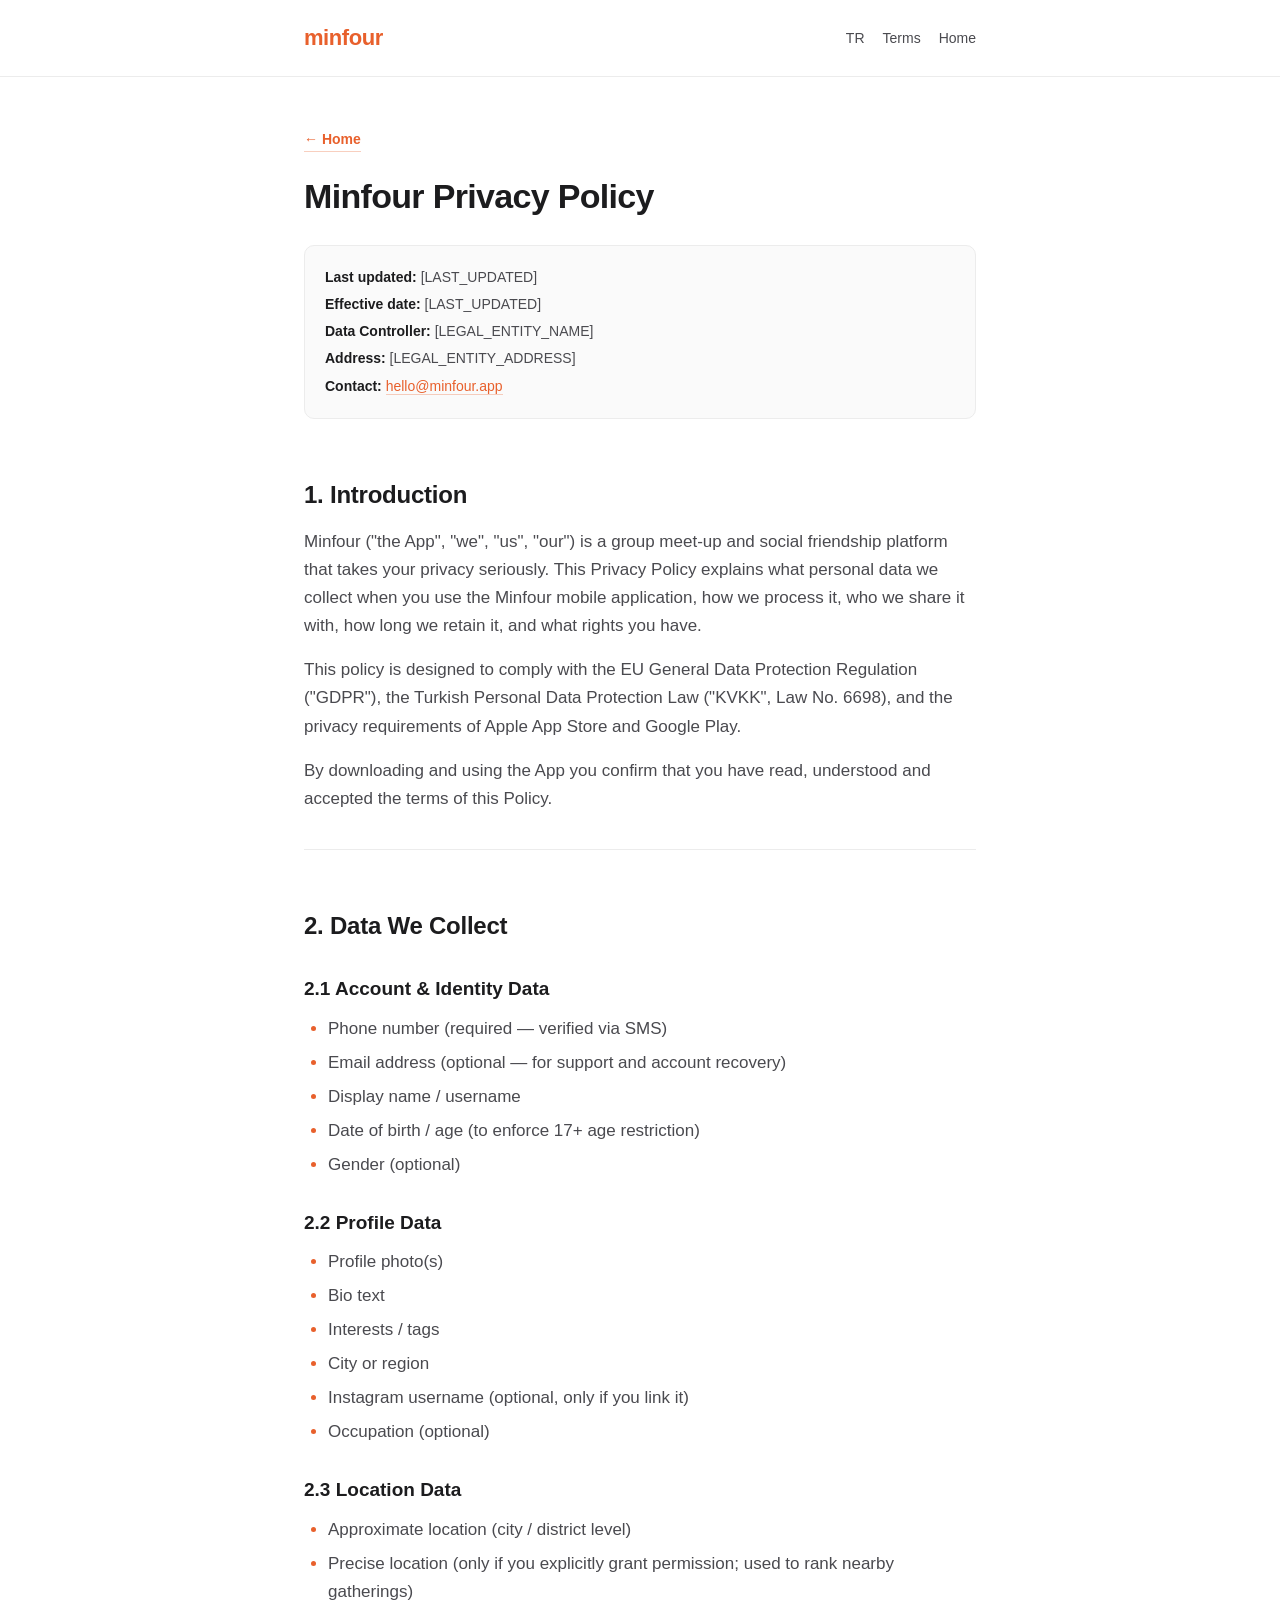
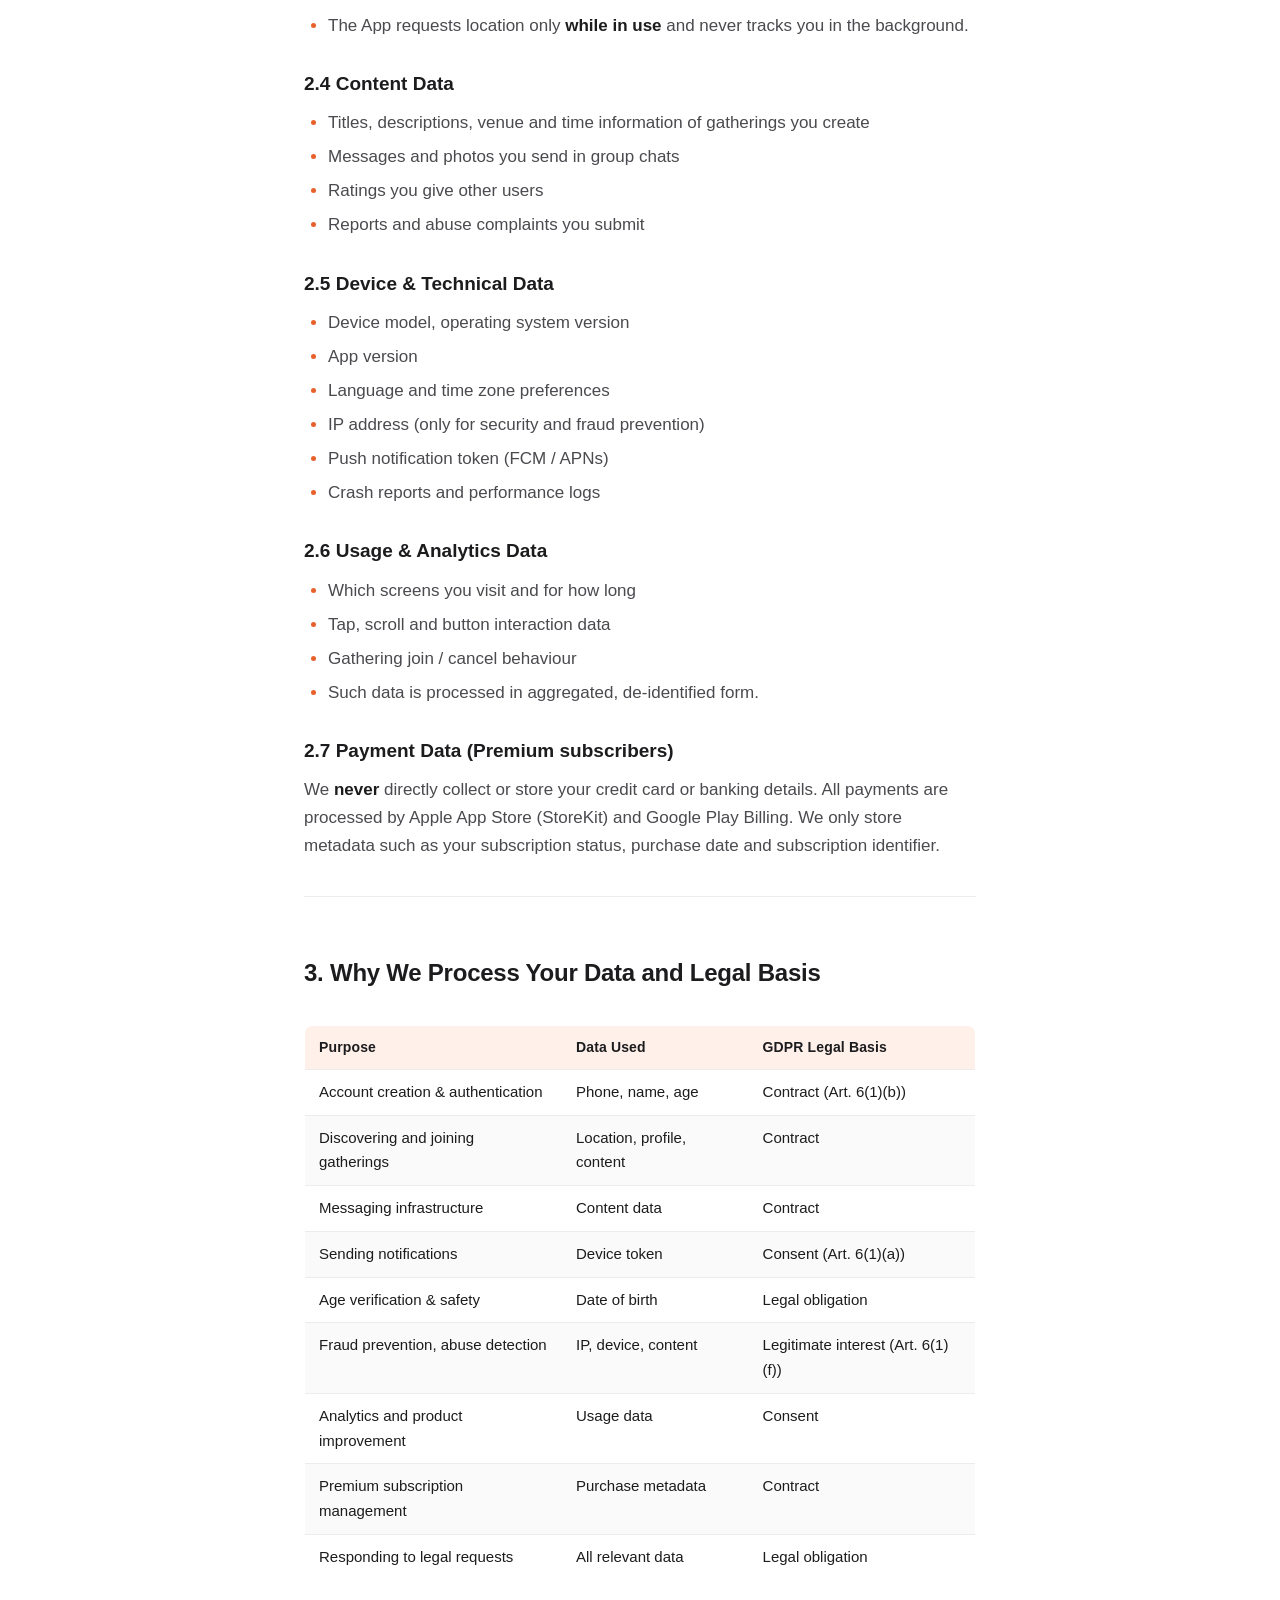
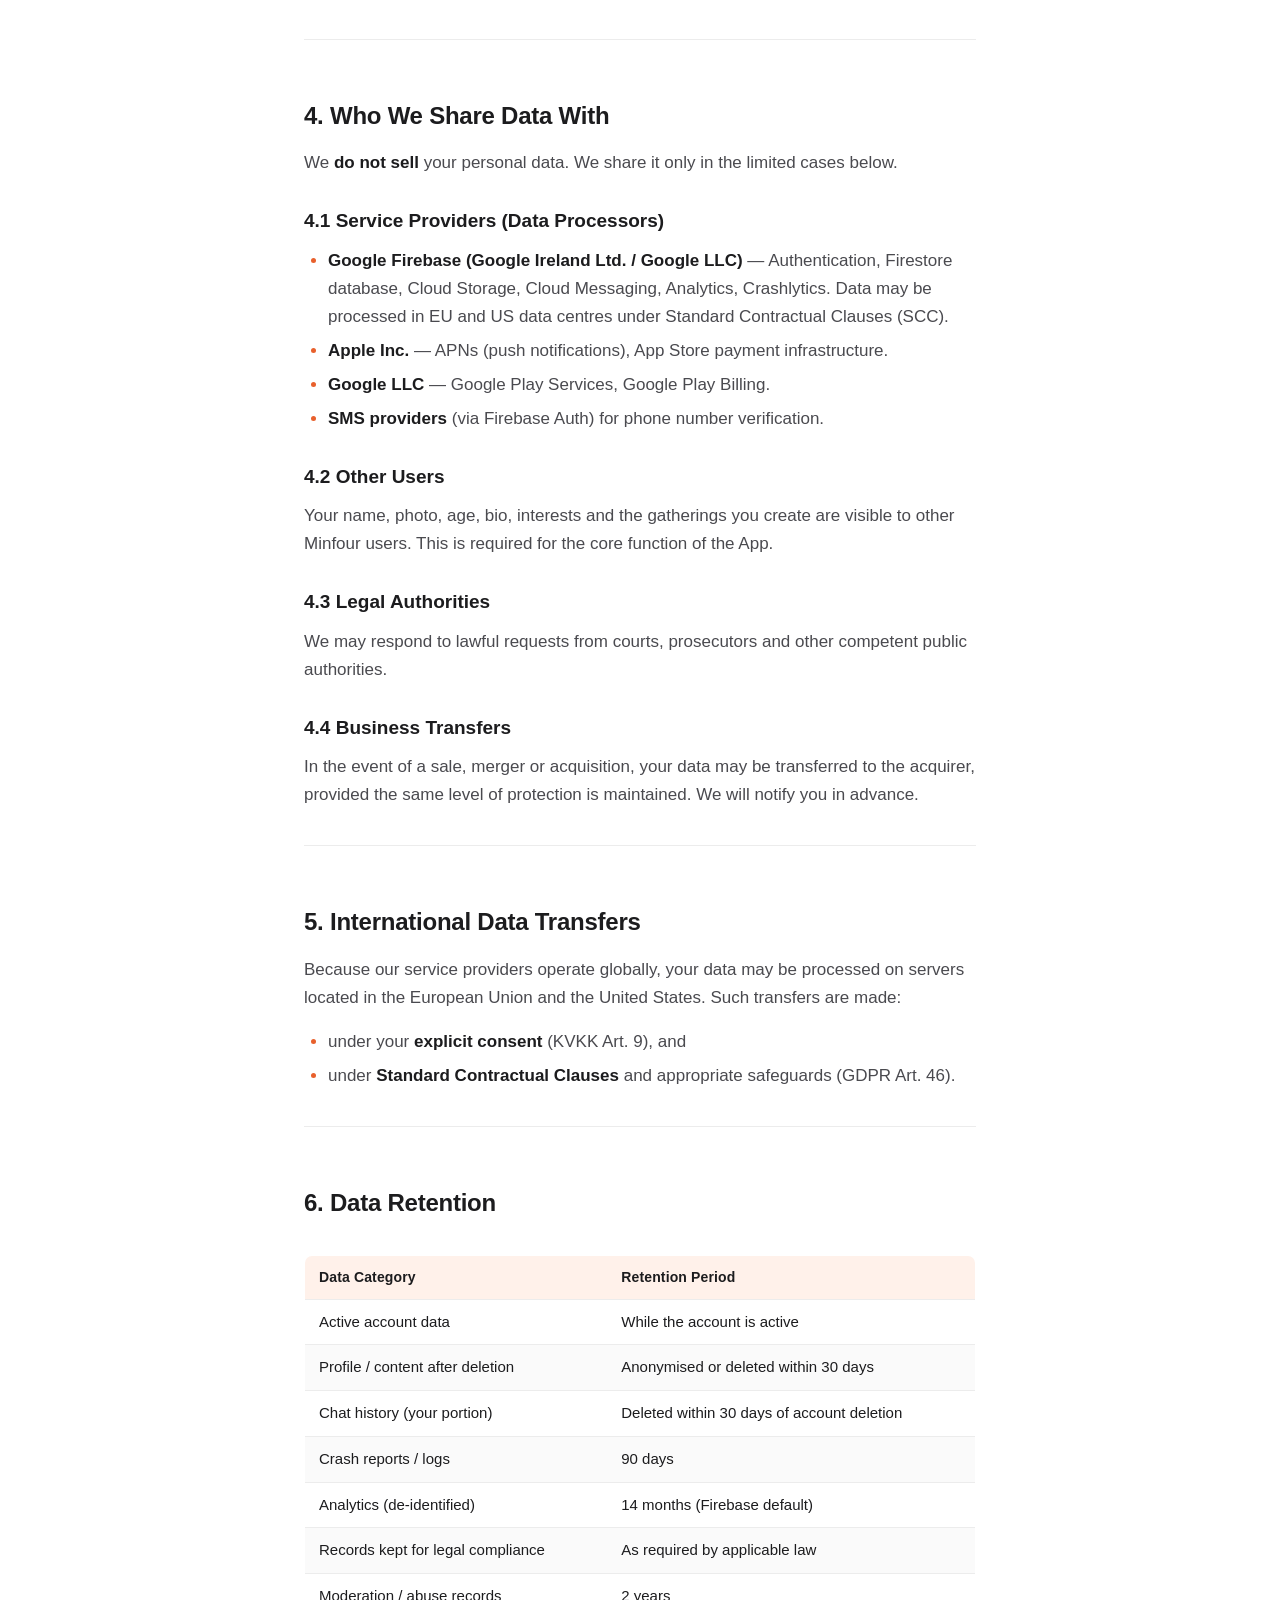
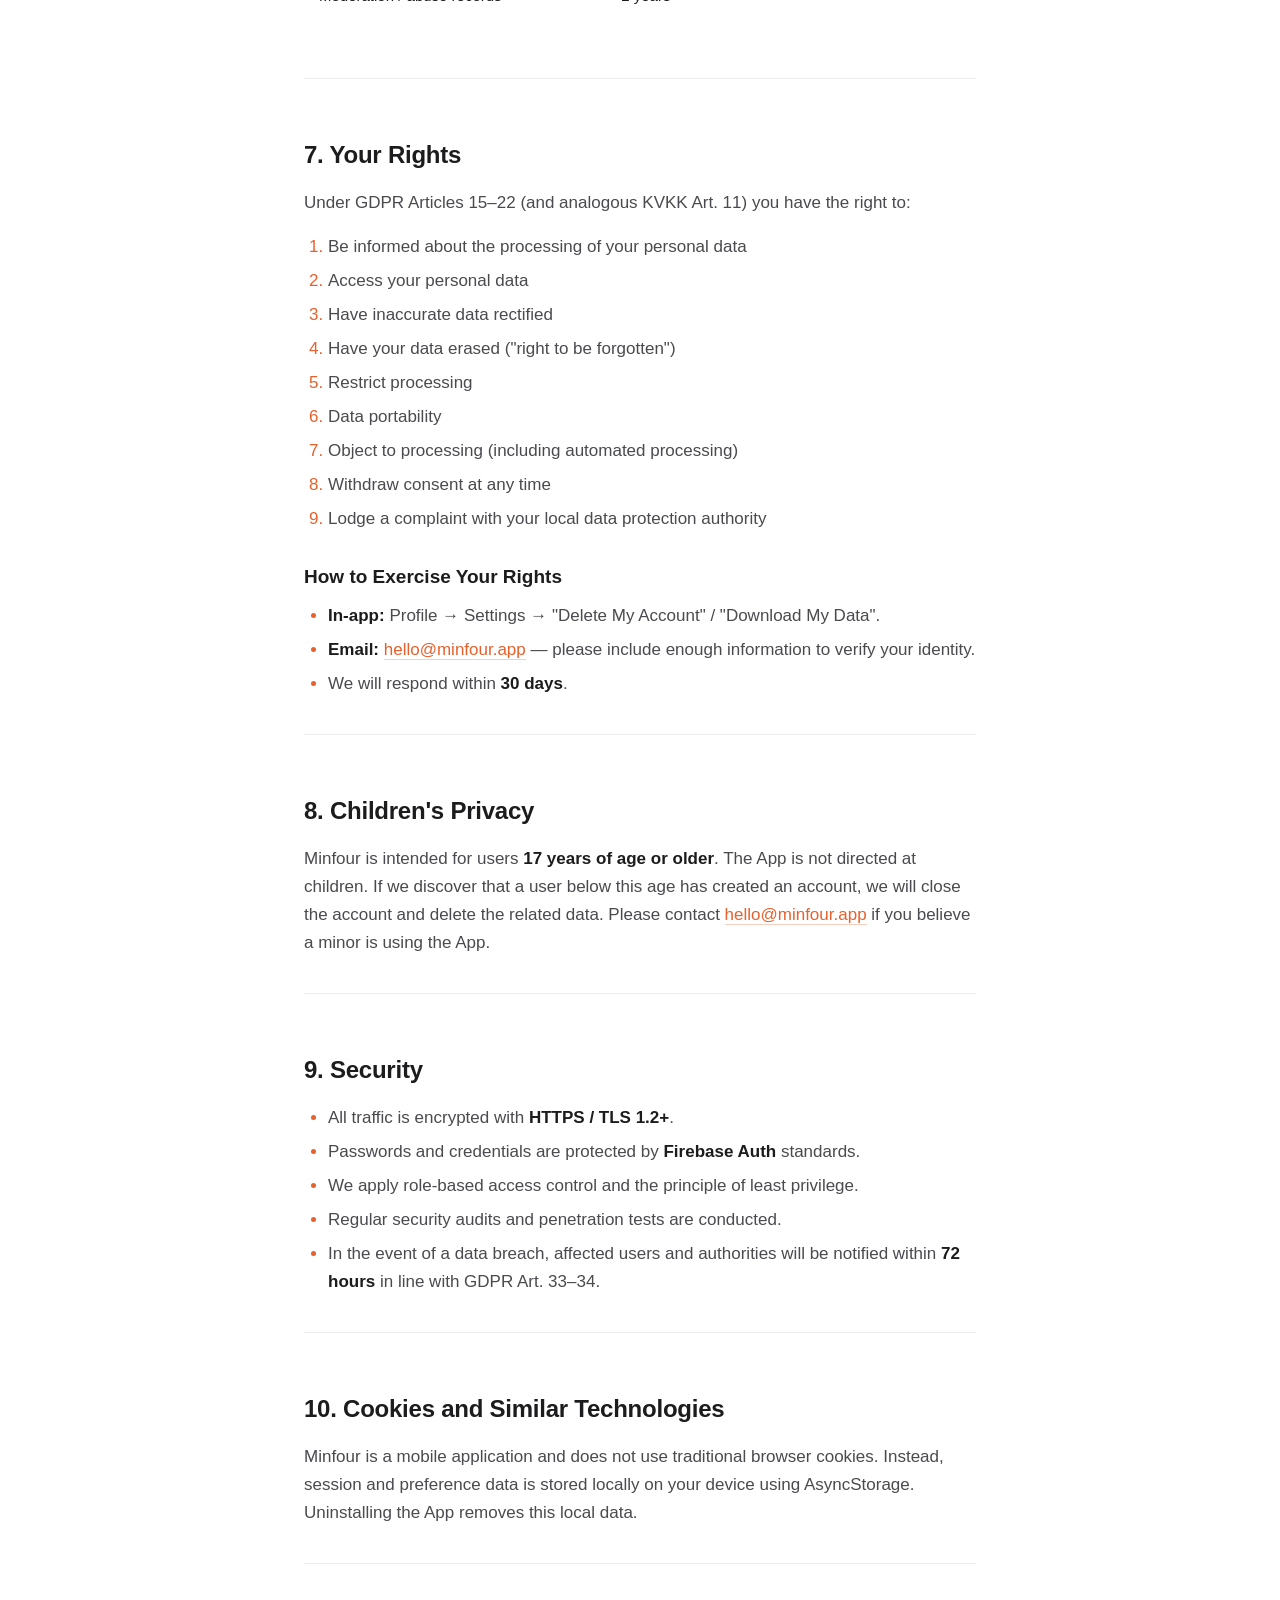
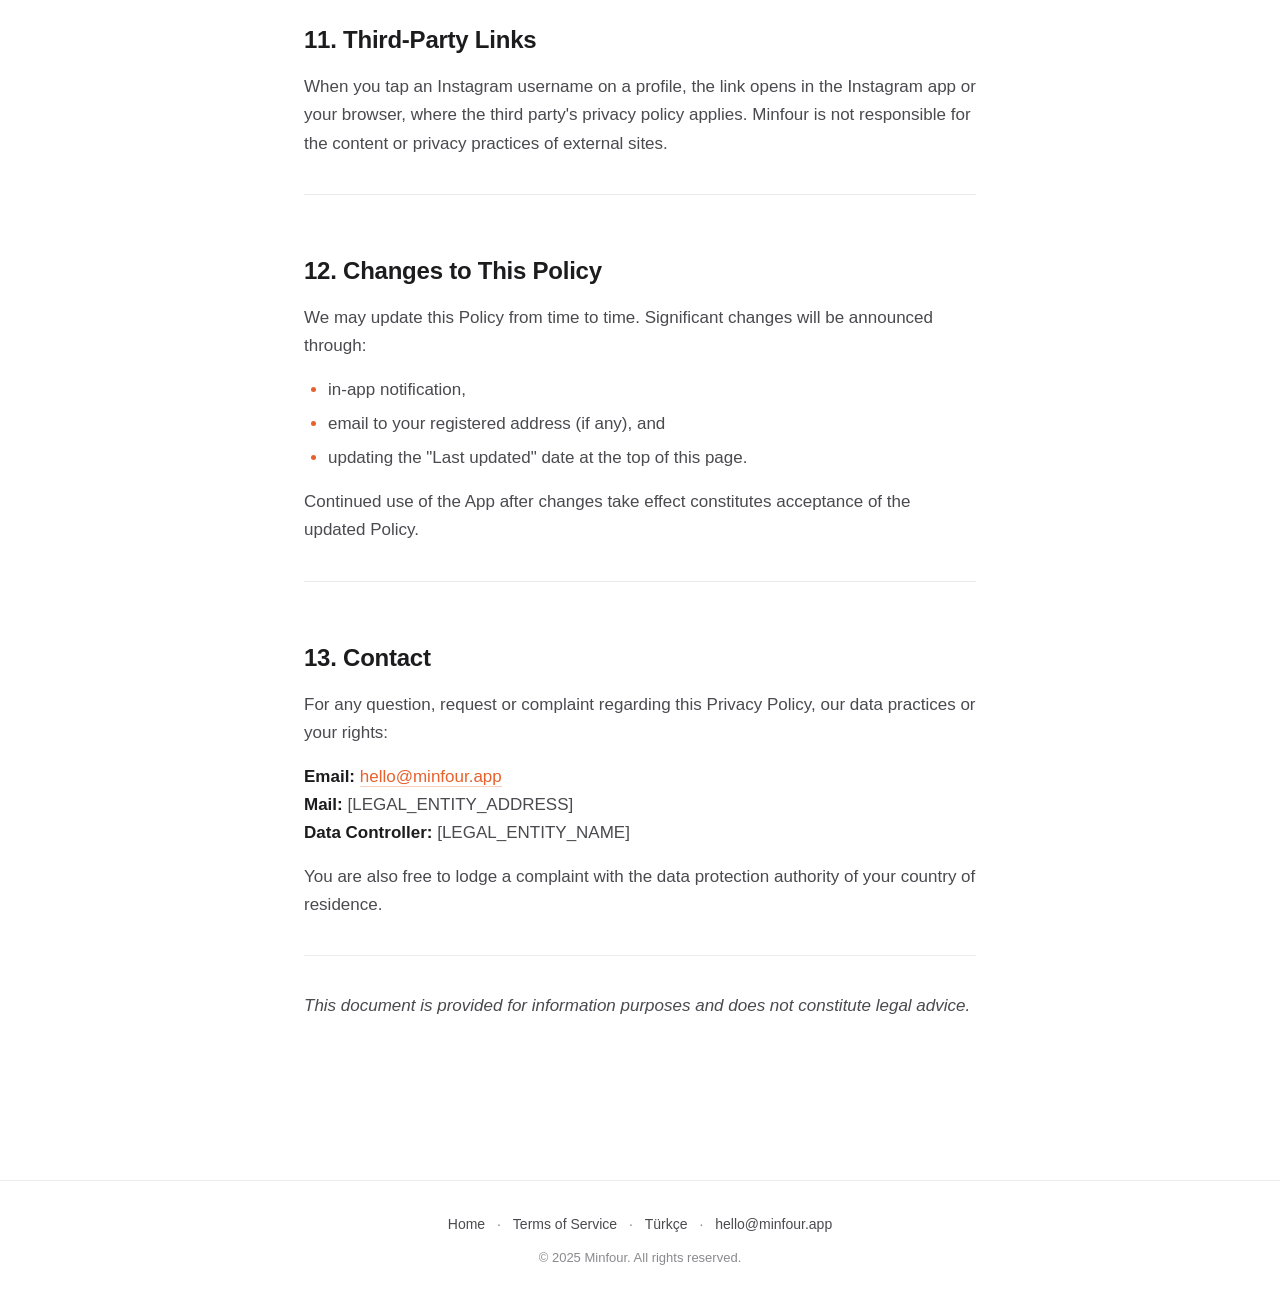
==== privacy-en.html @ 1a156038 "Minfour Privacy Policy ve Terms ilk yayın" ====
<!DOCTYPE html>
<html lang="en">
<head>
  <meta charset="UTF-8" />
  <meta name="viewport" content="width=device-width, initial-scale=1.0" />
  <meta name="description" content="Minfour Privacy Policy — GDPR & KVKK compliant." />
  <meta name="theme-color" content="#E8602C" />
  <title>Privacy Policy — Minfour</title>
  <link rel="stylesheet" href="style.css" />
</head>
<body>

  <header class="site-header">
    <div class="site-header-inner">
      <a href="index.html" class="brand">minfour</a>
      <nav class="nav">
        <a href="privacy.html">TR</a>
        <a href="terms-en.html">Terms</a>
        <a href="index.html">Home</a>
      </nav>
    </div>
  </header>

  <main class="container doc">

    <a href="index.html" class="back-link">← Home</a>

    <h1>Minfour Privacy Policy</h1>

    <div class="doc-meta">
      <p><strong>Last updated:</strong> [LAST_UPDATED]</p>
      <p><strong>Effective date:</strong> [LAST_UPDATED]</p>
      <p><strong>Data Controller:</strong> [LEGAL_ENTITY_NAME]</p>
      <p><strong>Address:</strong> [LEGAL_ENTITY_ADDRESS]</p>
      <p><strong>Contact:</strong> <a href="mailto:hello@minfour.app">hello@minfour.app</a></p>
    </div>

    <h2>1. Introduction</h2>
    <p>Minfour ("the App", "we", "us", "our") is a group meet-up and social friendship platform that takes your privacy seriously. This Privacy Policy explains what personal data we collect when you use the Minfour mobile application, how we process it, who we share it with, how long we retain it, and what rights you have.</p>
    <p>This policy is designed to comply with the EU General Data Protection Regulation ("GDPR"), the Turkish Personal Data Protection Law ("KVKK", Law No. 6698), and the privacy requirements of Apple App Store and Google Play.</p>
    <p>By downloading and using the App you confirm that you have read, understood and accepted the terms of this Policy.</p>

    <hr />

    <h2>2. Data We Collect</h2>

    <h3>2.1 Account &amp; Identity Data</h3>
    <ul>
      <li>Phone number (required — verified via SMS)</li>
      <li>Email address (optional — for support and account recovery)</li>
      <li>Display name / username</li>
      <li>Date of birth / age (to enforce 17+ age restriction)</li>
      <li>Gender (optional)</li>
    </ul>

    <h3>2.2 Profile Data</h3>
    <ul>
      <li>Profile photo(s)</li>
      <li>Bio text</li>
      <li>Interests / tags</li>
      <li>City or region</li>
      <li>Instagram username (optional, only if you link it)</li>
      <li>Occupation (optional)</li>
    </ul>

    <h3>2.3 Location Data</h3>
    <ul>
      <li>Approximate location (city / district level)</li>
      <li>Precise location (only if you explicitly grant permission; used to rank nearby gatherings)</li>
      <li>The App requests location only <strong>while in use</strong> and never tracks you in the background.</li>
    </ul>

    <h3>2.4 Content Data</h3>
    <ul>
      <li>Titles, descriptions, venue and time information of gatherings you create</li>
      <li>Messages and photos you send in group chats</li>
      <li>Ratings you give other users</li>
      <li>Reports and abuse complaints you submit</li>
    </ul>

    <h3>2.5 Device &amp; Technical Data</h3>
    <ul>
      <li>Device model, operating system version</li>
      <li>App version</li>
      <li>Language and time zone preferences</li>
      <li>IP address (only for security and fraud prevention)</li>
      <li>Push notification token (FCM / APNs)</li>
      <li>Crash reports and performance logs</li>
    </ul>

    <h3>2.6 Usage &amp; Analytics Data</h3>
    <ul>
      <li>Which screens you visit and for how long</li>
      <li>Tap, scroll and button interaction data</li>
      <li>Gathering join / cancel behaviour</li>
      <li>Such data is processed in aggregated, de-identified form.</li>
    </ul>

    <h3>2.7 Payment Data (Premium subscribers)</h3>
    <p>We <strong>never</strong> directly collect or store your credit card or banking details. All payments are processed by Apple App Store (StoreKit) and Google Play Billing. We only store metadata such as your subscription status, purchase date and subscription identifier.</p>

    <hr />

    <h2>3. Why We Process Your Data and Legal Basis</h2>

    <div class="table-wrap">
      <table>
        <thead>
          <tr><th>Purpose</th><th>Data Used</th><th>GDPR Legal Basis</th></tr>
        </thead>
        <tbody>
          <tr><td>Account creation &amp; authentication</td><td>Phone, name, age</td><td>Contract (Art. 6(1)(b))</td></tr>
          <tr><td>Discovering and joining gatherings</td><td>Location, profile, content</td><td>Contract</td></tr>
          <tr><td>Messaging infrastructure</td><td>Content data</td><td>Contract</td></tr>
          <tr><td>Sending notifications</td><td>Device token</td><td>Consent (Art. 6(1)(a))</td></tr>
          <tr><td>Age verification &amp; safety</td><td>Date of birth</td><td>Legal obligation</td></tr>
          <tr><td>Fraud prevention, abuse detection</td><td>IP, device, content</td><td>Legitimate interest (Art. 6(1)(f))</td></tr>
          <tr><td>Analytics and product improvement</td><td>Usage data</td><td>Consent</td></tr>
          <tr><td>Premium subscription management</td><td>Purchase metadata</td><td>Contract</td></tr>
          <tr><td>Responding to legal requests</td><td>All relevant data</td><td>Legal obligation</td></tr>
        </tbody>
      </table>
    </div>

    <hr />

    <h2>4. Who We Share Data With</h2>
    <p>We <strong>do not sell</strong> your personal data. We share it only in the limited cases below.</p>

    <h3>4.1 Service Providers (Data Processors)</h3>
    <ul>
      <li><strong>Google Firebase (Google Ireland Ltd. / Google LLC)</strong> — Authentication, Firestore database, Cloud Storage, Cloud Messaging, Analytics, Crashlytics. Data may be processed in EU and US data centres under Standard Contractual Clauses (SCC).</li>
      <li><strong>Apple Inc.</strong> — APNs (push notifications), App Store payment infrastructure.</li>
      <li><strong>Google LLC</strong> — Google Play Services, Google Play Billing.</li>
      <li><strong>SMS providers</strong> (via Firebase Auth) for phone number verification.</li>
    </ul>

    <h3>4.2 Other Users</h3>
    <p>Your name, photo, age, bio, interests and the gatherings you create are visible to other Minfour users. This is required for the core function of the App.</p>

    <h3>4.3 Legal Authorities</h3>
    <p>We may respond to lawful requests from courts, prosecutors and other competent public authorities.</p>

    <h3>4.4 Business Transfers</h3>
    <p>In the event of a sale, merger or acquisition, your data may be transferred to the acquirer, provided the same level of protection is maintained. We will notify you in advance.</p>

    <hr />

    <h2>5. International Data Transfers</h2>
    <p>Because our service providers operate globally, your data may be processed on servers located in the European Union and the United States. Such transfers are made:</p>
    <ul>
      <li>under your <strong>explicit consent</strong> (KVKK Art. 9), and</li>
      <li>under <strong>Standard Contractual Clauses</strong> and appropriate safeguards (GDPR Art. 46).</li>
    </ul>

    <hr />

    <h2>6. Data Retention</h2>

    <div class="table-wrap">
      <table>
        <thead>
          <tr><th>Data Category</th><th>Retention Period</th></tr>
        </thead>
        <tbody>
          <tr><td>Active account data</td><td>While the account is active</td></tr>
          <tr><td>Profile / content after deletion</td><td>Anonymised or deleted within 30 days</td></tr>
          <tr><td>Chat history (your portion)</td><td>Deleted within 30 days of account deletion</td></tr>
          <tr><td>Crash reports / logs</td><td>90 days</td></tr>
          <tr><td>Analytics (de-identified)</td><td>14 months (Firebase default)</td></tr>
          <tr><td>Records kept for legal compliance</td><td>As required by applicable law</td></tr>
          <tr><td>Moderation / abuse records</td><td>2 years</td></tr>
        </tbody>
      </table>
    </div>

    <hr />

    <h2>7. Your Rights</h2>
    <p>Under GDPR Articles 15–22 (and analogous KVKK Art. 11) you have the right to:</p>
    <ol>
      <li>Be informed about the processing of your personal data</li>
      <li>Access your personal data</li>
      <li>Have inaccurate data rectified</li>
      <li>Have your data erased ("right to be forgotten")</li>
      <li>Restrict processing</li>
      <li>Data portability</li>
      <li>Object to processing (including automated processing)</li>
      <li>Withdraw consent at any time</li>
      <li>Lodge a complaint with your local data protection authority</li>
    </ol>

    <h3>How to Exercise Your Rights</h3>
    <ul>
      <li><strong>In-app:</strong> Profile → Settings → "Delete My Account" / "Download My Data".</li>
      <li><strong>Email:</strong> <a href="mailto:hello@minfour.app">hello@minfour.app</a> — please include enough information to verify your identity.</li>
      <li>We will respond within <strong>30 days</strong>.</li>
    </ul>

    <hr />

    <h2>8. Children's Privacy</h2>
    <p>Minfour is intended for users <strong>17 years of age or older</strong>. The App is not directed at children. If we discover that a user below this age has created an account, we will close the account and delete the related data. Please contact <a href="mailto:hello@minfour.app">hello@minfour.app</a> if you believe a minor is using the App.</p>

    <hr />

    <h2>9. Security</h2>
    <ul>
      <li>All traffic is encrypted with <strong>HTTPS / TLS 1.2+</strong>.</li>
      <li>Passwords and credentials are protected by <strong>Firebase Auth</strong> standards.</li>
      <li>We apply role-based access control and the principle of least privilege.</li>
      <li>Regular security audits and penetration tests are conducted.</li>
      <li>In the event of a data breach, affected users and authorities will be notified within <strong>72 hours</strong> in line with GDPR Art. 33–34.</li>
    </ul>

    <hr />

    <h2>10. Cookies and Similar Technologies</h2>
    <p>Minfour is a mobile application and does not use traditional browser cookies. Instead, session and preference data is stored locally on your device using AsyncStorage. Uninstalling the App removes this local data.</p>

    <hr />

    <h2>11. Third-Party Links</h2>
    <p>When you tap an Instagram username on a profile, the link opens in the Instagram app or your browser, where the third party's privacy policy applies. Minfour is not responsible for the content or privacy practices of external sites.</p>

    <hr />

    <h2>12. Changes to This Policy</h2>
    <p>We may update this Policy from time to time. Significant changes will be announced through:</p>
    <ul>
      <li>in-app notification,</li>
      <li>email to your registered address (if any), and</li>
      <li>updating the "Last updated" date at the top of this page.</li>
    </ul>
    <p>Continued use of the App after changes take effect constitutes acceptance of the updated Policy.</p>

    <hr />

    <h2>13. Contact</h2>
    <p>For any question, request or complaint regarding this Privacy Policy, our data practices or your rights:</p>
    <p>
      <strong>Email:</strong> <a href="mailto:hello@minfour.app">hello@minfour.app</a><br />
      <strong>Mail:</strong> [LEGAL_ENTITY_ADDRESS]<br />
      <strong>Data Controller:</strong> [LEGAL_ENTITY_NAME]
    </p>
    <p>You are also free to lodge a complaint with the data protection authority of your country of residence.</p>

    <hr />

    <p><em>This document is provided for information purposes and does not constitute legal advice.</em></p>

  </main>

  <footer class="site-footer">
    <div>
      <a href="index.html">Home</a> ·
      <a href="terms-en.html">Terms of Service</a> ·
      <a href="privacy.html">Türkçe</a> ·
      <a href="mailto:hello@minfour.app">hello@minfour.app</a>
    </div>
    <p class="copy">© 2025 Minfour. All rights reserved.</p>
  </footer>

</body>
</html>
---- style.css ----
/* Minfour Web Yayın — Stil Dosyası
   Coral ana renk: #E8602C
*/

:root {
  --coral: #E8602C;
  --coral-dark: #C24A1A;
  --coral-soft: #FFF1EA;
  --bg: #FFFFFF;
  --card: #FAFAFA;
  --border: #ECECEC;
  --text: #1C1C1E;
  --text-soft: #4A4A4F;
  --muted: #8A8A8E;
}

* {
  box-sizing: border-box;
}

html {
  -webkit-text-size-adjust: 100%;
  scroll-behavior: smooth;
}

body {
  margin: 0;
  padding: 0;
  font-family: -apple-system, BlinkMacSystemFont, "Segoe UI", Roboto,
    "Helvetica Neue", Arial, sans-serif;
  font-size: 17px;
  line-height: 1.65;
  color: var(--text);
  background: var(--bg);
  -webkit-font-smoothing: antialiased;
  -moz-osx-font-smoothing: grayscale;
}

/* ============ Layout ============ */

.container {
  max-width: 720px;
  margin: 0 auto;
  padding: 48px 24px 80px;
}

.site-header {
  border-bottom: 1px solid var(--border);
  background: var(--bg);
}

.site-header-inner {
  max-width: 720px;
  margin: 0 auto;
  padding: 20px 24px;
  display: flex;
  align-items: center;
  justify-content: space-between;
}

.brand {
  font-size: 22px;
  font-weight: 800;
  color: var(--coral);
  text-decoration: none;
  letter-spacing: -0.02em;
}

.brand:hover {
  color: var(--coral-dark);
}

.nav {
  display: flex;
  gap: 18px;
  font-size: 14px;
}

.nav a {
  color: var(--text-soft);
  text-decoration: none;
  font-weight: 500;
}

.nav a:hover {
  color: var(--coral);
}

/* ============ Landing Page ============ */

.hero {
  text-align: center;
  padding: 64px 0 40px;
}

.hero-logo {
  font-size: 56px;
  font-weight: 800;
  color: var(--coral);
  letter-spacing: -0.04em;
  margin: 0 0 12px;
  line-height: 1;
}

.hero-tagline {
  font-size: 22px;
  font-weight: 600;
  color: var(--text);
  margin: 0 0 16px;
}

.hero-desc {
  font-size: 17px;
  color: var(--text-soft);
  max-width: 520px;
  margin: 0 auto;
}

.cards {
  display: grid;
  grid-template-columns: repeat(3, 1fr);
  gap: 16px;
  margin: 48px 0 32px;
}

.card {
  background: var(--card);
  border: 1px solid var(--border);
  border-radius: 14px;
  padding: 24px 20px;
  text-decoration: none;
  color: var(--text);
  transition: transform 0.15s ease, border-color 0.15s ease,
    box-shadow 0.15s ease;
  display: block;
}

.card:hover {
  border-color: var(--coral);
  transform: translateY(-2px);
  box-shadow: 0 8px 20px rgba(232, 96, 44, 0.08);
}

.card-icon {
  width: 36px;
  height: 36px;
  border-radius: 10px;
  background: var(--coral-soft);
  color: var(--coral);
  display: flex;
  align-items: center;
  justify-content: center;
  font-size: 20px;
  font-weight: 700;
  margin-bottom: 14px;
}

.card-title {
  font-size: 17px;
  font-weight: 700;
  margin: 0 0 6px;
  color: var(--text);
}

.card-desc {
  font-size: 14px;
  color: var(--muted);
  margin: 0;
  line-height: 1.5;
}

.lang-row {
  display: flex;
  gap: 10px;
  margin-top: 12px;
  font-size: 13px;
}

.lang-row a {
  color: var(--coral);
  text-decoration: none;
  font-weight: 600;
}

.lang-row a:hover {
  text-decoration: underline;
}

/* ============ Document (privacy / terms) ============ */

.doc h1 {
  font-size: 34px;
  font-weight: 800;
  letter-spacing: -0.02em;
  color: var(--text);
  margin: 0 0 28px;
  line-height: 1.2;
}

.doc h2 {
  font-size: 24px;
  font-weight: 700;
  color: var(--text);
  margin: 48px 0 14px;
  padding-top: 8px;
  letter-spacing: -0.01em;
}

.doc h3 {
  font-size: 19px;
  font-weight: 700;
  color: var(--text);
  margin: 28px 0 10px;
}

.doc h4 {
  font-size: 17px;
  font-weight: 700;
  color: var(--text);
  margin: 20px 0 8px;
}

.doc p {
  margin: 0 0 16px;
  color: var(--text-soft);
}

.doc strong {
  color: var(--text);
  font-weight: 700;
}

.doc em {
  font-style: italic;
  color: var(--text-soft);
}

.doc a {
  color: var(--coral);
  text-decoration: none;
  border-bottom: 1px solid rgba(232, 96, 44, 0.3);
}

.doc a:hover {
  color: var(--coral-dark);
  border-bottom-color: var(--coral-dark);
}

.doc ul,
.doc ol {
  padding-left: 24px;
  margin: 0 0 16px;
  color: var(--text-soft);
}

.doc li {
  margin: 6px 0;
}

.doc li::marker {
  color: var(--coral);
}

.doc hr {
  border: 0;
  border-top: 1px solid var(--border);
  margin: 36px 0;
}

.doc blockquote {
  border-left: 3px solid var(--coral);
  padding: 8px 16px;
  margin: 16px 0;
  background: var(--coral-soft);
  color: var(--text-soft);
  border-radius: 0 8px 8px 0;
}

.doc code {
  background: var(--card);
  border: 1px solid var(--border);
  border-radius: 4px;
  padding: 1px 6px;
  font-family: ui-monospace, SFMono-Regular, "SF Mono", Menlo, Consolas, monospace;
  font-size: 0.92em;
  color: var(--coral-dark);
}

.doc pre {
  background: var(--card);
  border: 1px solid var(--border);
  border-radius: 10px;
  padding: 16px;
  overflow-x: auto;
  font-size: 14px;
}

.doc pre code {
  background: none;
  border: 0;
  padding: 0;
  color: var(--text);
}

/* Tables */

.doc table {
  width: 100%;
  border-collapse: collapse;
  margin: 18px 0 22px;
  font-size: 15px;
  border: 1px solid var(--border);
  border-radius: 8px;
  overflow: hidden;
}

.doc th,
.doc td {
  padding: 10px 14px;
  text-align: left;
  border-bottom: 1px solid var(--border);
  vertical-align: top;
}

.doc th {
  background: var(--coral-soft);
  color: var(--text);
  font-weight: 700;
  font-size: 14px;
  letter-spacing: 0.01em;
}

.doc tr:last-child td {
  border-bottom: 0;
}

.doc tr:nth-child(even) td {
  background: var(--card);
}

.table-wrap {
  overflow-x: auto;
  -webkit-overflow-scrolling: touch;
}

/* Document header meta */

.doc-meta {
  background: var(--card);
  border: 1px solid var(--border);
  border-radius: 10px;
  padding: 16px 20px;
  margin: 0 0 32px;
  font-size: 14px;
  color: var(--text-soft);
}

.doc-meta p {
  margin: 4px 0;
}

/* Back link */

.back-link {
  display: inline-flex;
  align-items: center;
  gap: 6px;
  color: var(--coral);
  text-decoration: none;
  font-size: 14px;
  font-weight: 600;
  margin-bottom: 24px;
}

.back-link:hover {
  color: var(--coral-dark);
}

/* ============ Footer ============ */

.site-footer {
  border-top: 1px solid var(--border);
  margin-top: 64px;
  padding: 32px 24px;
  text-align: center;
  font-size: 14px;
  color: var(--muted);
}

.site-footer a {
  color: var(--text-soft);
  text-decoration: none;
  margin: 0 8px;
}

.site-footer a:hover {
  color: var(--coral);
}

.site-footer .copy {
  margin-top: 10px;
  font-size: 13px;
  color: var(--muted);
}

/* ============ Mobile ============ */

@media (max-width: 640px) {
  body {
    font-size: 16px;
  }

  .container {
    padding: 32px 18px 64px;
  }

  .site-header-inner {
    padding: 16px 18px;
  }

  .nav {
    gap: 12px;
    font-size: 13px;
  }

  .hero {
    padding: 40px 0 24px;
  }

  .hero-logo {
    font-size: 44px;
  }

  .hero-tagline {
    font-size: 19px;
  }

  .hero-desc {
    font-size: 16px;
  }

  .cards {
    grid-template-columns: 1fr;
    gap: 12px;
    margin: 32px 0 24px;
  }

  .doc h1 {
    font-size: 28px;
  }

  .doc h2 {
    font-size: 21px;
    margin-top: 36px;
  }

  .doc h3 {
    font-size: 17px;
  }

  .doc table {
    font-size: 14px;
  }

  .doc th,
  .doc td {
    padding: 8px 10px;
  }
}

@media (max-width: 380px) {
  .hero-logo {
    font-size: 38px;
  }
}
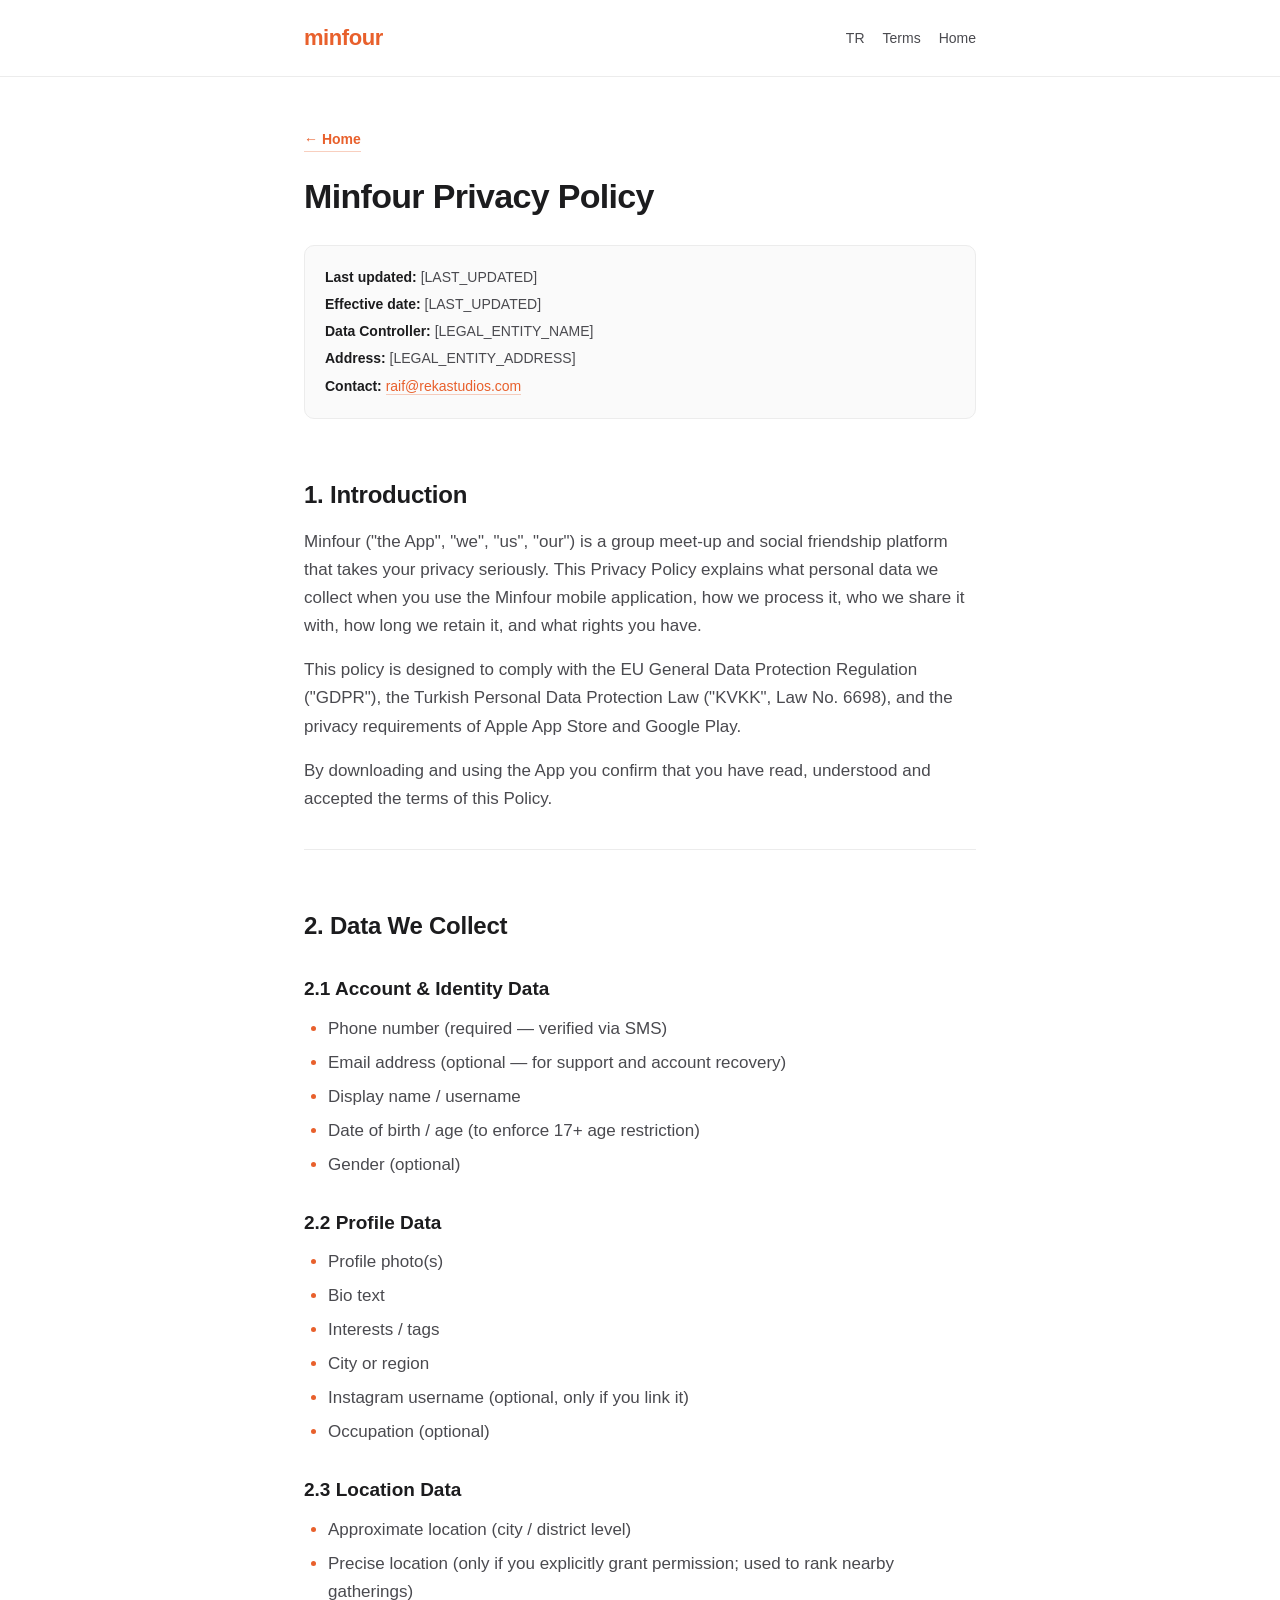
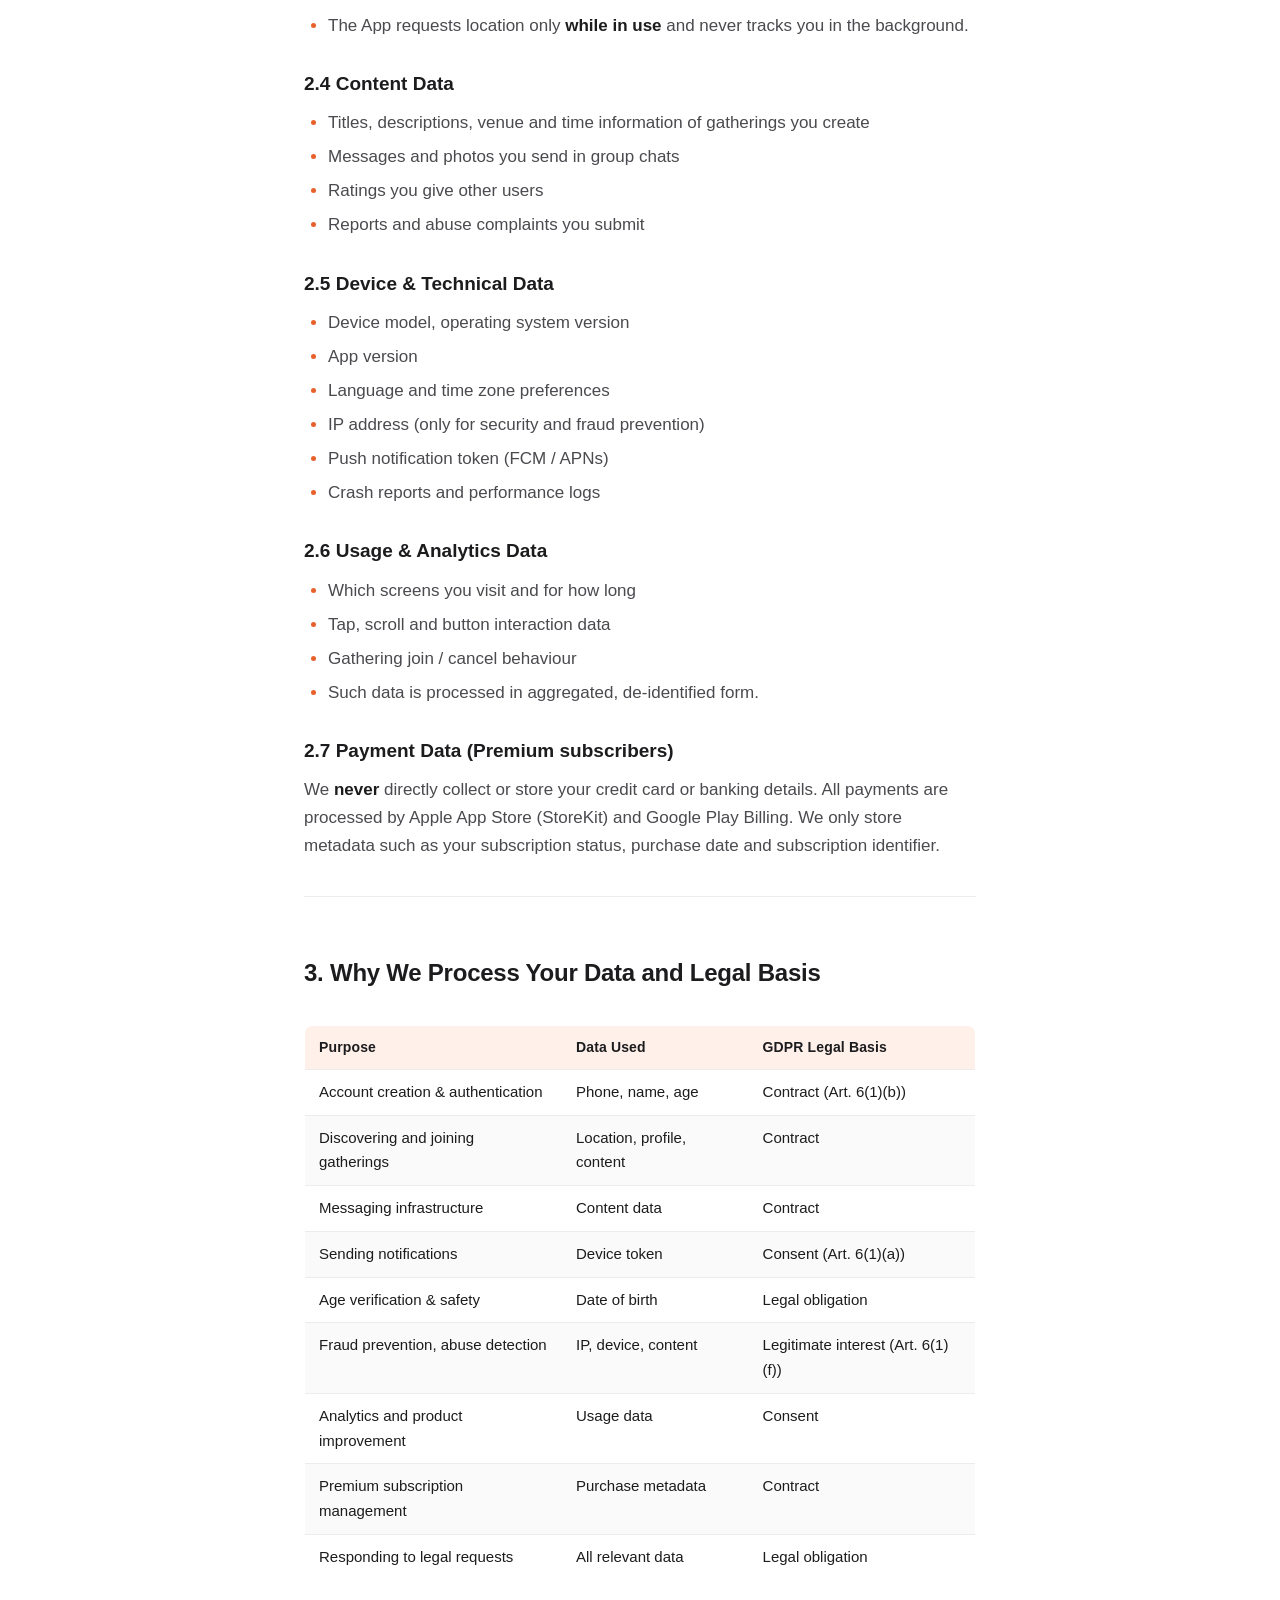
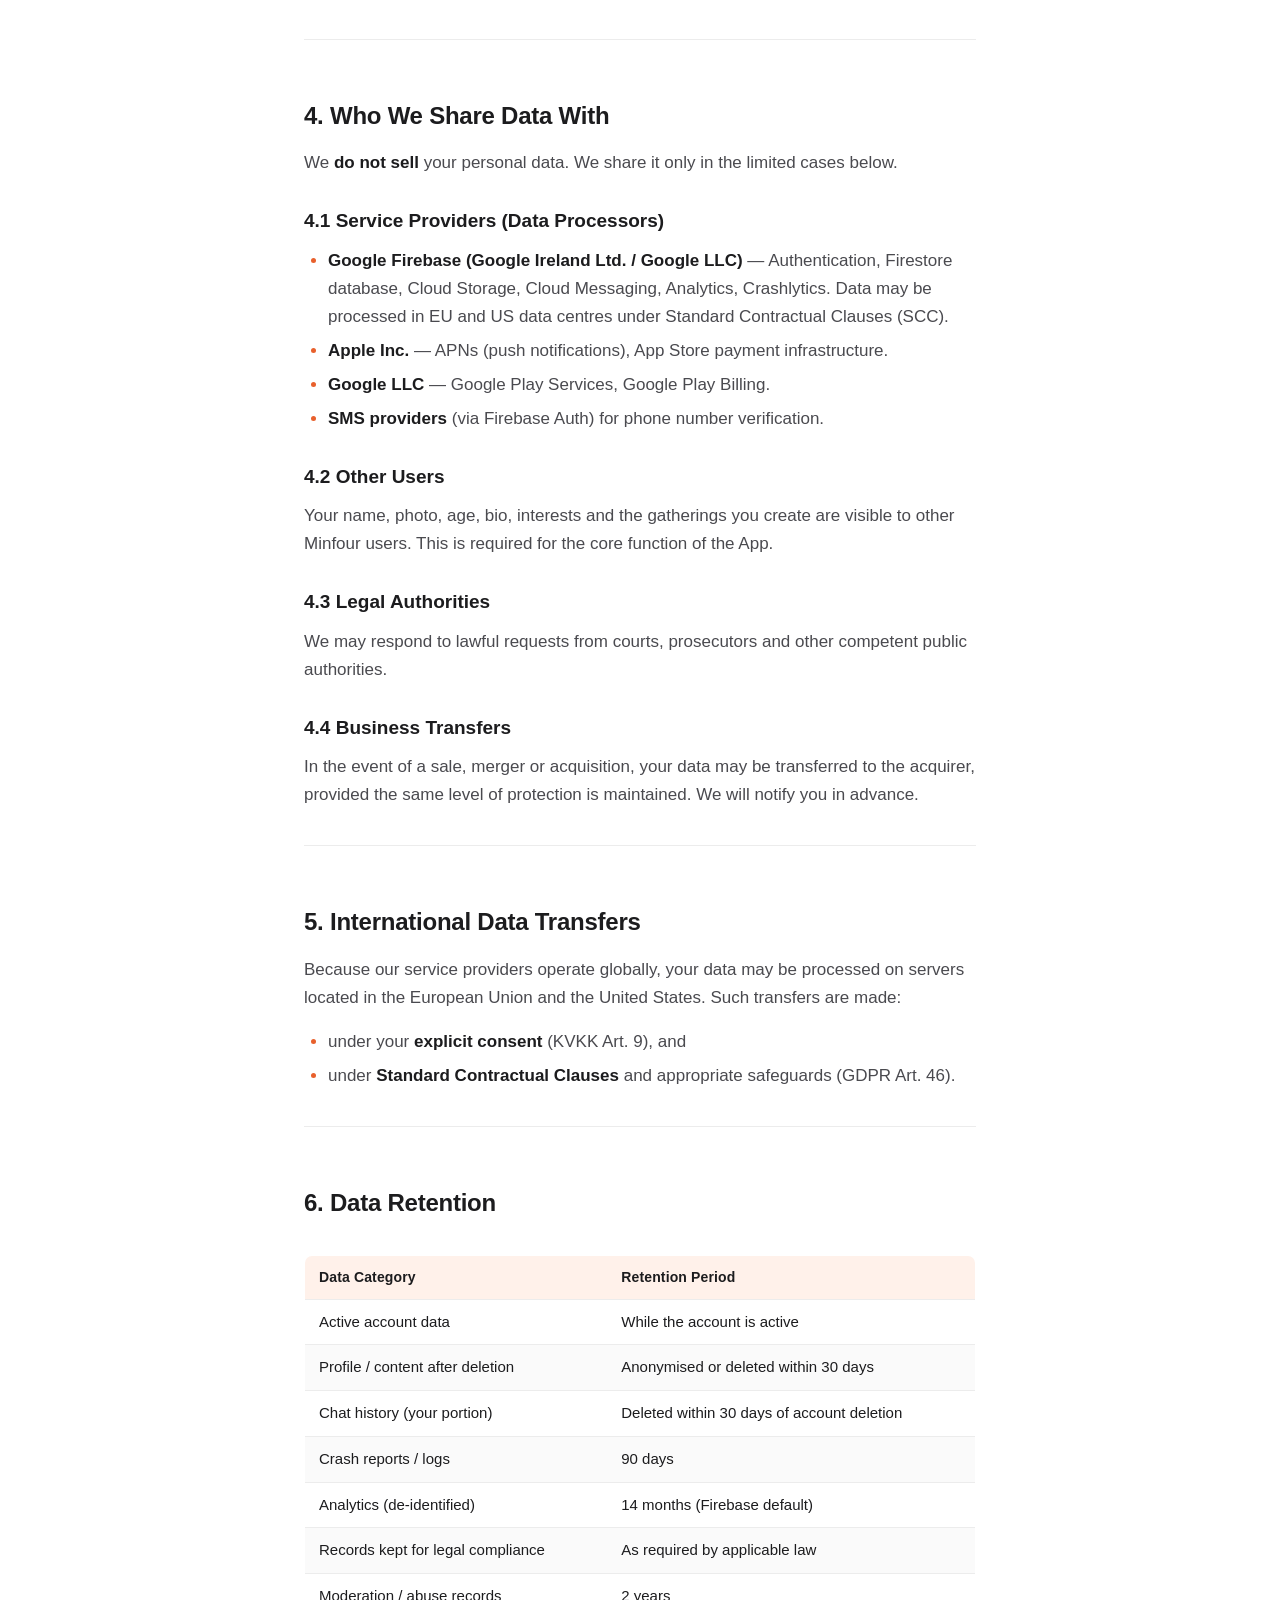
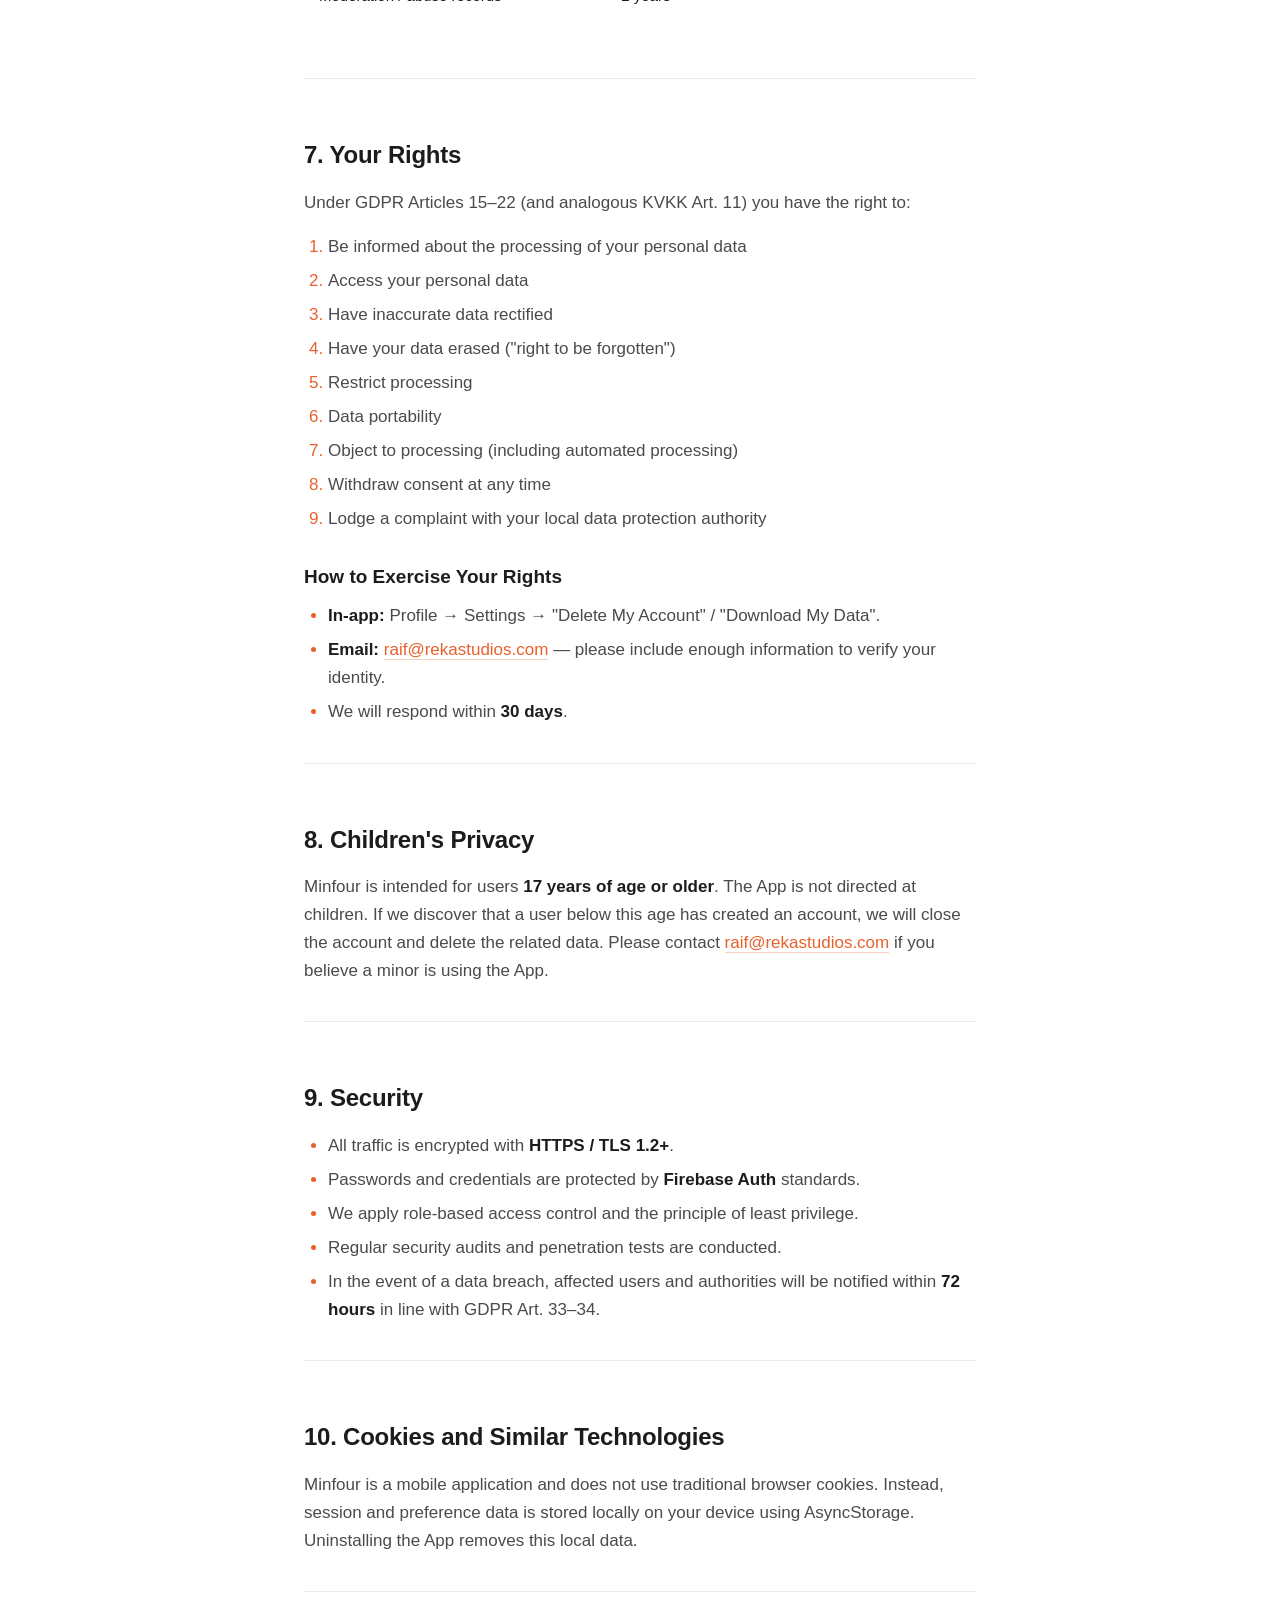
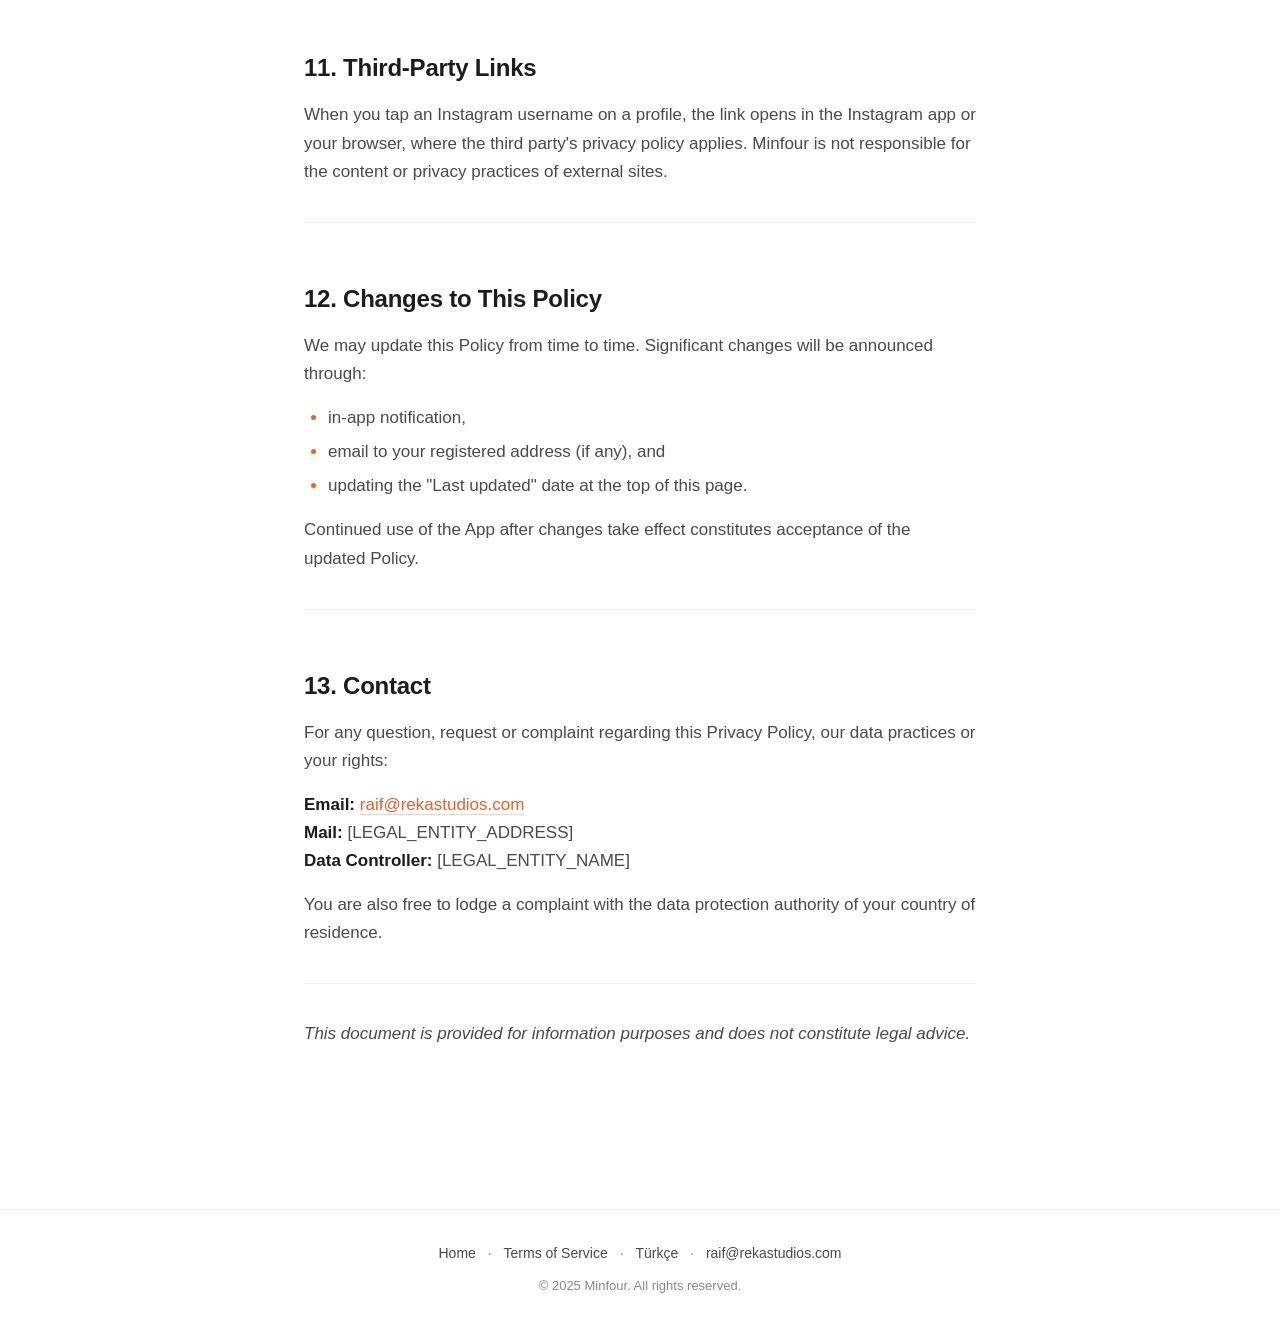
==== commit 4d819b65: "Mail adresini guncelle: raif@rekastudios.com" ====
--- a/privacy-en.html
+++ b/privacy-en.html
@@ -32,7 +32,7 @@
       <p><strong>Effective date:</strong> [LAST_UPDATED]</p>
       <p><strong>Data Controller:</strong> [LEGAL_ENTITY_NAME]</p>
       <p><strong>Address:</strong> [LEGAL_ENTITY_ADDRESS]</p>
-      <p><strong>Contact:</strong> <a href="mailto:hello@minfour.app">hello@minfour.app</a></p>
+      <p><strong>Contact:</strong> <a href="mailto:raif@rekastudios.com">raif@rekastudios.com</a></p>
     </div>
 
     <h2>1. Introduction</h2>
@@ -193,14 +193,14 @@
     <h3>How to Exercise Your Rights</h3>
     <ul>
       <li><strong>In-app:</strong> Profile → Settings → "Delete My Account" / "Download My Data".</li>
-      <li><strong>Email:</strong> <a href="mailto:hello@minfour.app">hello@minfour.app</a> — please include enough information to verify your identity.</li>
+      <li><strong>Email:</strong> <a href="mailto:raif@rekastudios.com">raif@rekastudios.com</a> — please include enough information to verify your identity.</li>
       <li>We will respond within <strong>30 days</strong>.</li>
     </ul>
 
     <hr />
 
     <h2>8. Children's Privacy</h2>
-    <p>Minfour is intended for users <strong>17 years of age or older</strong>. The App is not directed at children. If we discover that a user below this age has created an account, we will close the account and delete the related data. Please contact <a href="mailto:hello@minfour.app">hello@minfour.app</a> if you believe a minor is using the App.</p>
+    <p>Minfour is intended for users <strong>17 years of age or older</strong>. The App is not directed at children. If we discover that a user below this age has created an account, we will close the account and delete the related data. Please contact <a href="mailto:raif@rekastudios.com">raif@rekastudios.com</a> if you believe a minor is using the App.</p>
 
     <hr />
 
@@ -239,7 +239,7 @@
     <h2>13. Contact</h2>
     <p>For any question, request or complaint regarding this Privacy Policy, our data practices or your rights:</p>
     <p>
-      <strong>Email:</strong> <a href="mailto:hello@minfour.app">hello@minfour.app</a><br />
+      <strong>Email:</strong> <a href="mailto:raif@rekastudios.com">raif@rekastudios.com</a><br />
       <strong>Mail:</strong> [LEGAL_ENTITY_ADDRESS]<br />
       <strong>Data Controller:</strong> [LEGAL_ENTITY_NAME]
     </p>
@@ -256,7 +256,7 @@
       <a href="index.html">Home</a> ·
       <a href="terms-en.html">Terms of Service</a> ·
       <a href="privacy.html">Türkçe</a> ·
-      <a href="mailto:hello@minfour.app">hello@minfour.app</a>
+      <a href="mailto:raif@rekastudios.com">raif@rekastudios.com</a>
     </div>
     <p class="copy">© 2025 Minfour. All rights reserved.</p>
   </footer>
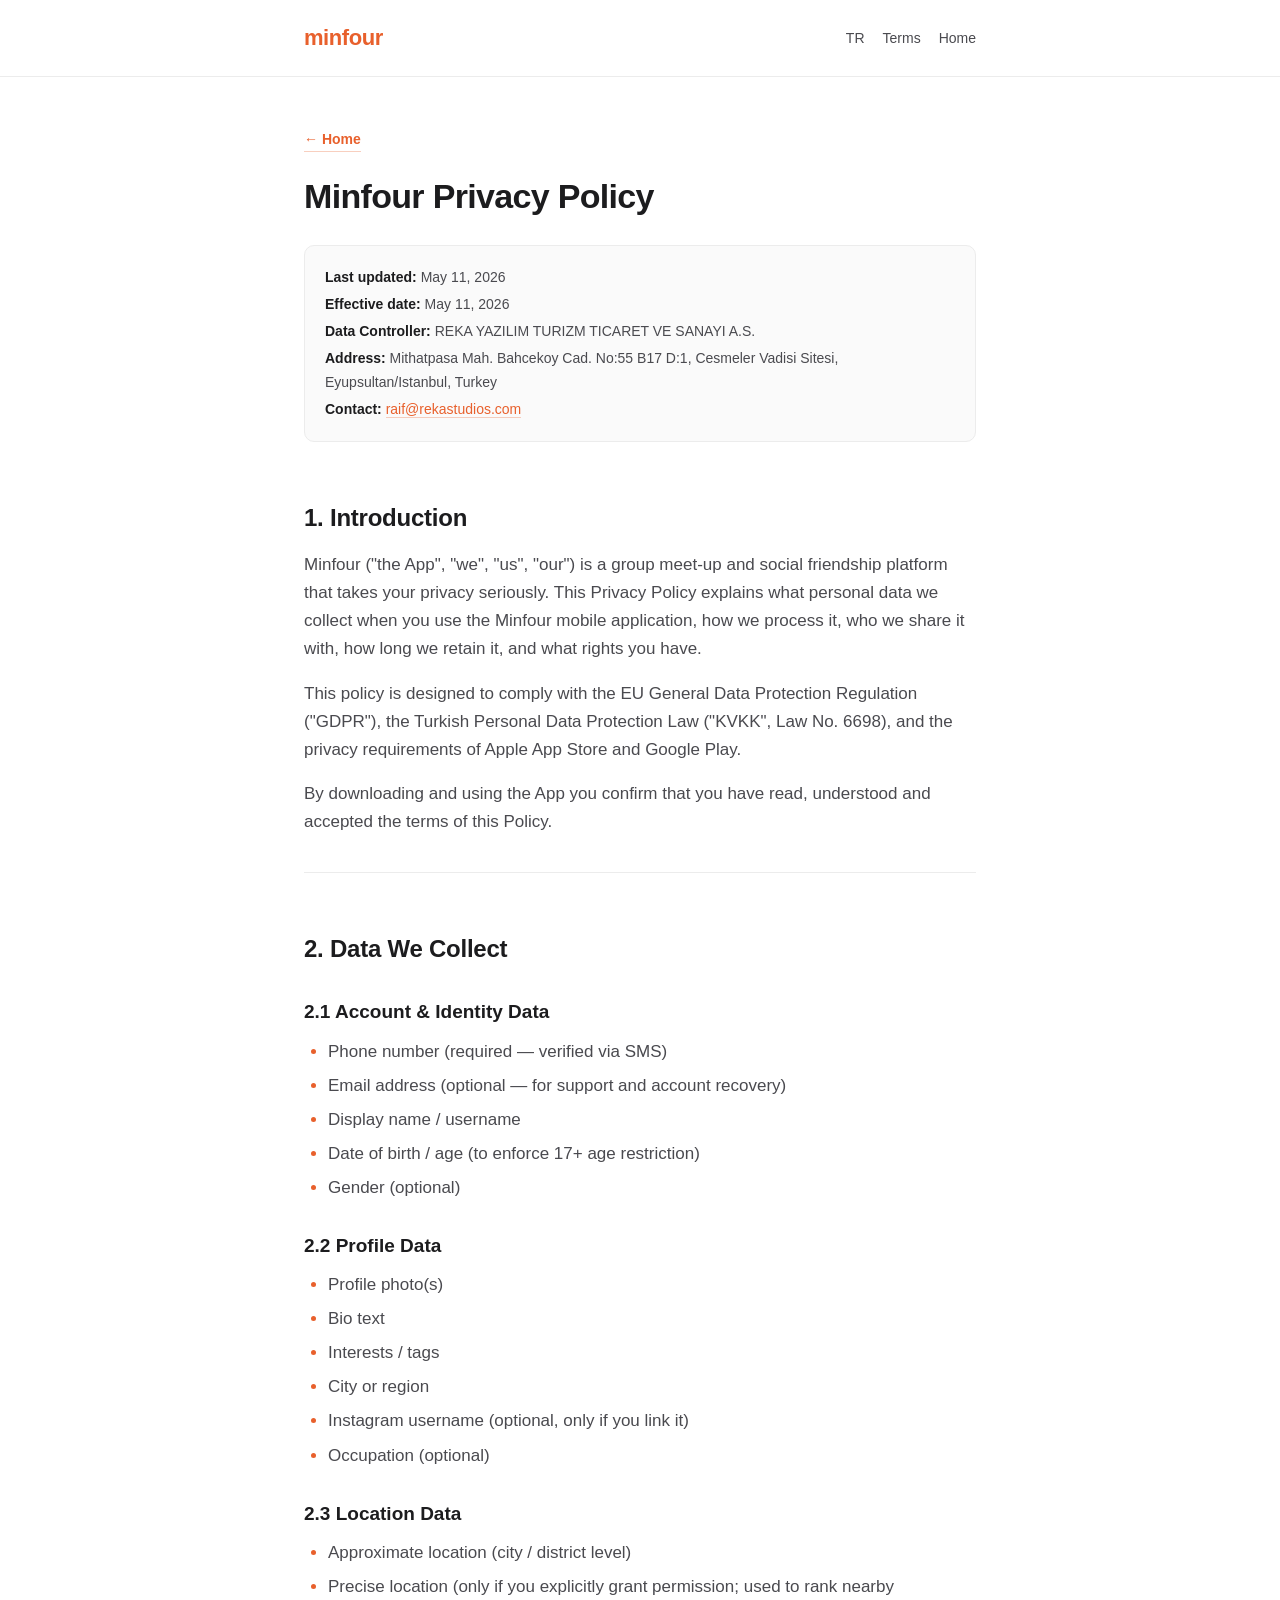
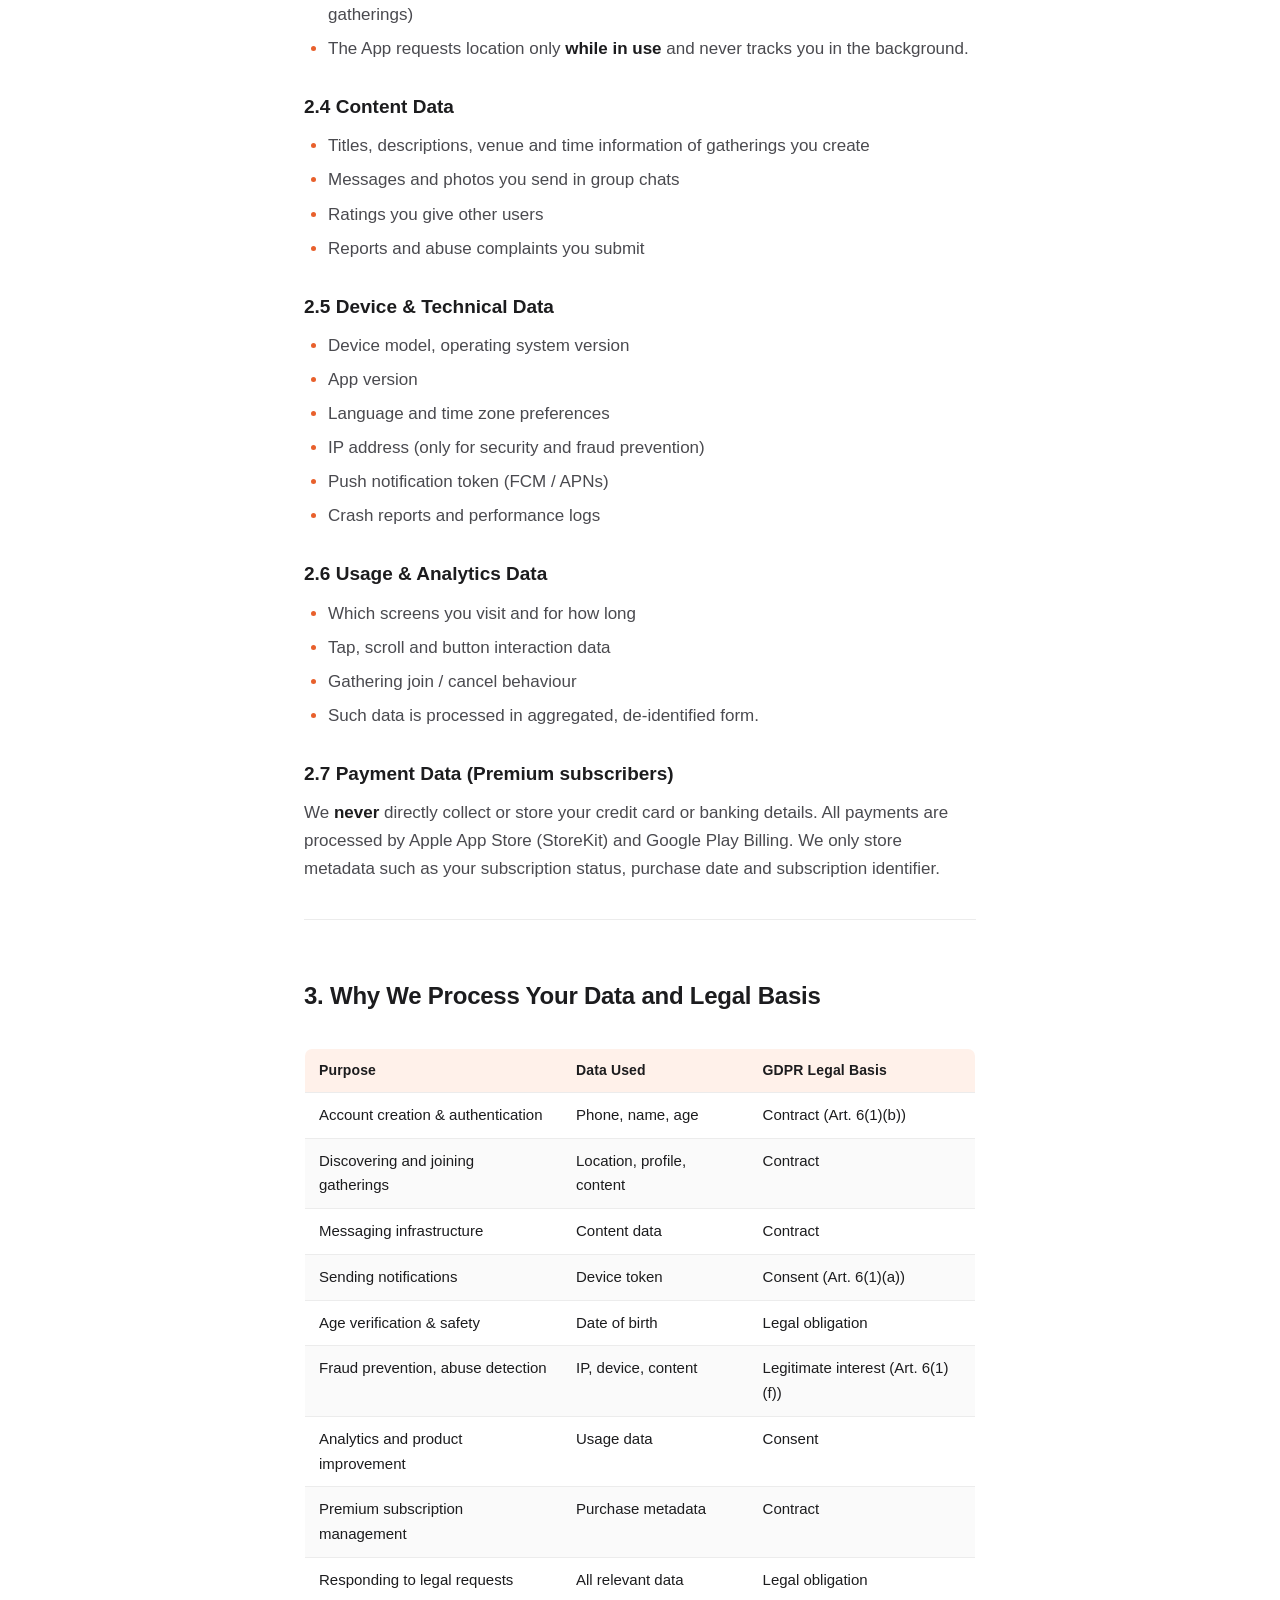
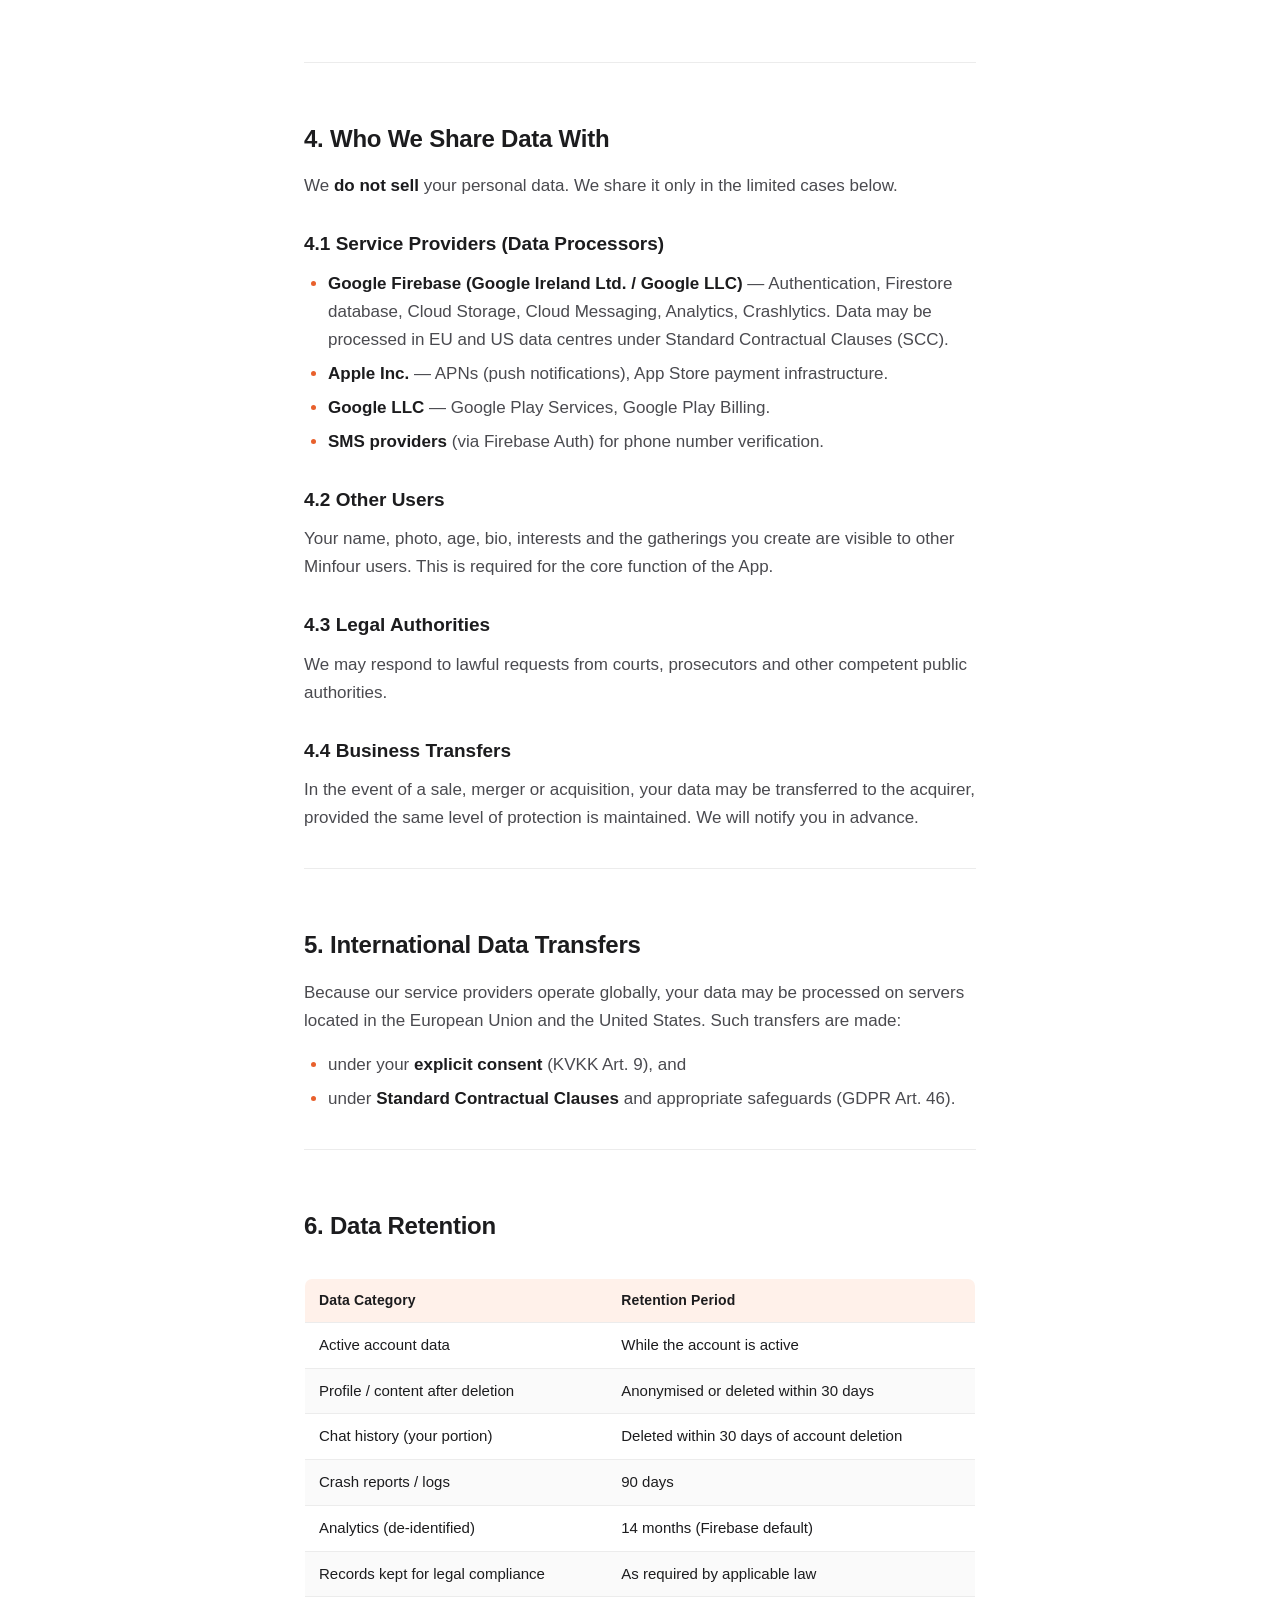
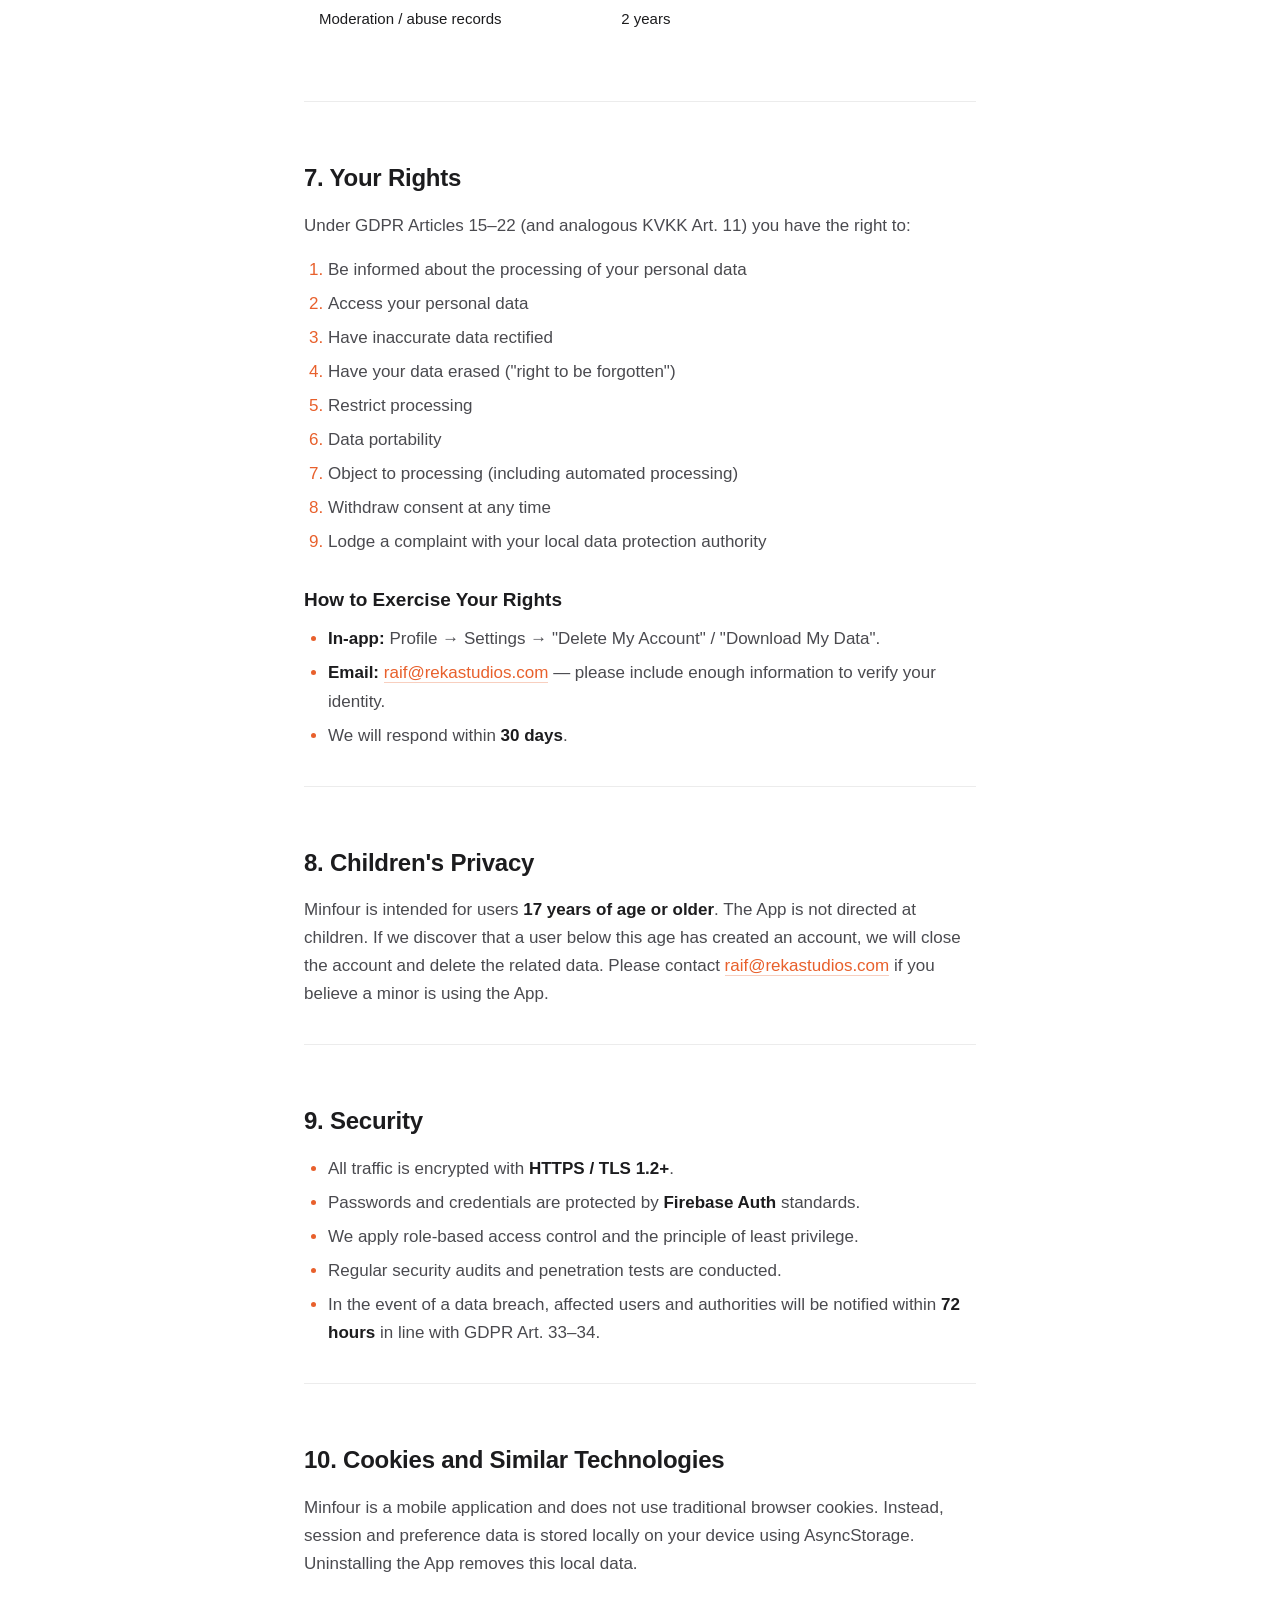
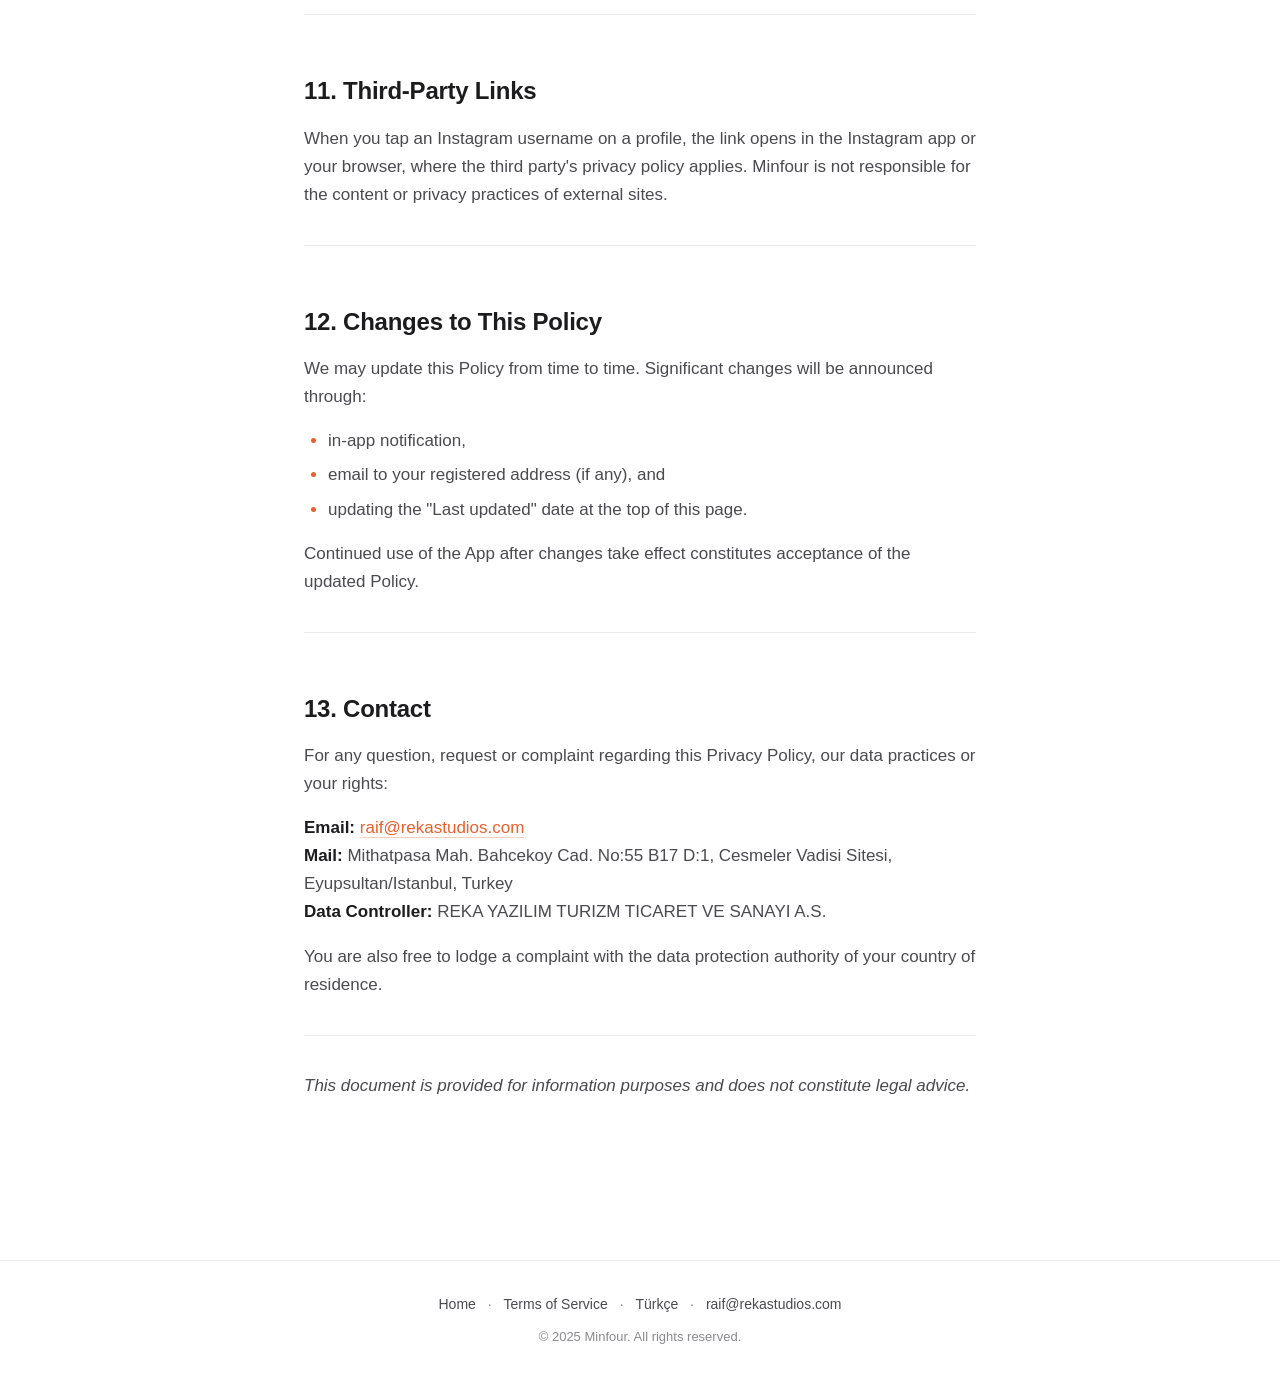
==== commit e9f64fe1: "Reka Yazılım A.Ş. tüzel kişi bilgileri eklendi (KVKK + Privacy + Terms)" ====
--- a/privacy-en.html
+++ b/privacy-en.html
@@ -28,10 +28,10 @@
     <h1>Minfour Privacy Policy</h1>
 
     <div class="doc-meta">
-      <p><strong>Last updated:</strong> [LAST_UPDATED]</p>
-      <p><strong>Effective date:</strong> [LAST_UPDATED]</p>
-      <p><strong>Data Controller:</strong> [LEGAL_ENTITY_NAME]</p>
-      <p><strong>Address:</strong> [LEGAL_ENTITY_ADDRESS]</p>
+      <p><strong>Last updated:</strong> May 11, 2026</p>
+      <p><strong>Effective date:</strong> May 11, 2026</p>
+      <p><strong>Data Controller:</strong> REKA YAZILIM TURIZM TICARET VE SANAYI A.S.</p>
+      <p><strong>Address:</strong> Mithatpasa Mah. Bahcekoy Cad. No:55 B17 D:1, Cesmeler Vadisi Sitesi, Eyupsultan/Istanbul, Turkey</p>
       <p><strong>Contact:</strong> <a href="mailto:raif@rekastudios.com">raif@rekastudios.com</a></p>
     </div>
 
@@ -240,8 +240,8 @@
     <p>For any question, request or complaint regarding this Privacy Policy, our data practices or your rights:</p>
     <p>
       <strong>Email:</strong> <a href="mailto:raif@rekastudios.com">raif@rekastudios.com</a><br />
-      <strong>Mail:</strong> [LEGAL_ENTITY_ADDRESS]<br />
-      <strong>Data Controller:</strong> [LEGAL_ENTITY_NAME]
+      <strong>Mail:</strong> Mithatpasa Mah. Bahcekoy Cad. No:55 B17 D:1, Cesmeler Vadisi Sitesi, Eyupsultan/Istanbul, Turkey<br />
+      <strong>Data Controller:</strong> REKA YAZILIM TURIZM TICARET VE SANAYI A.S.
     </p>
     <p>You are also free to lodge a complaint with the data protection authority of your country of residence.</p>
 
